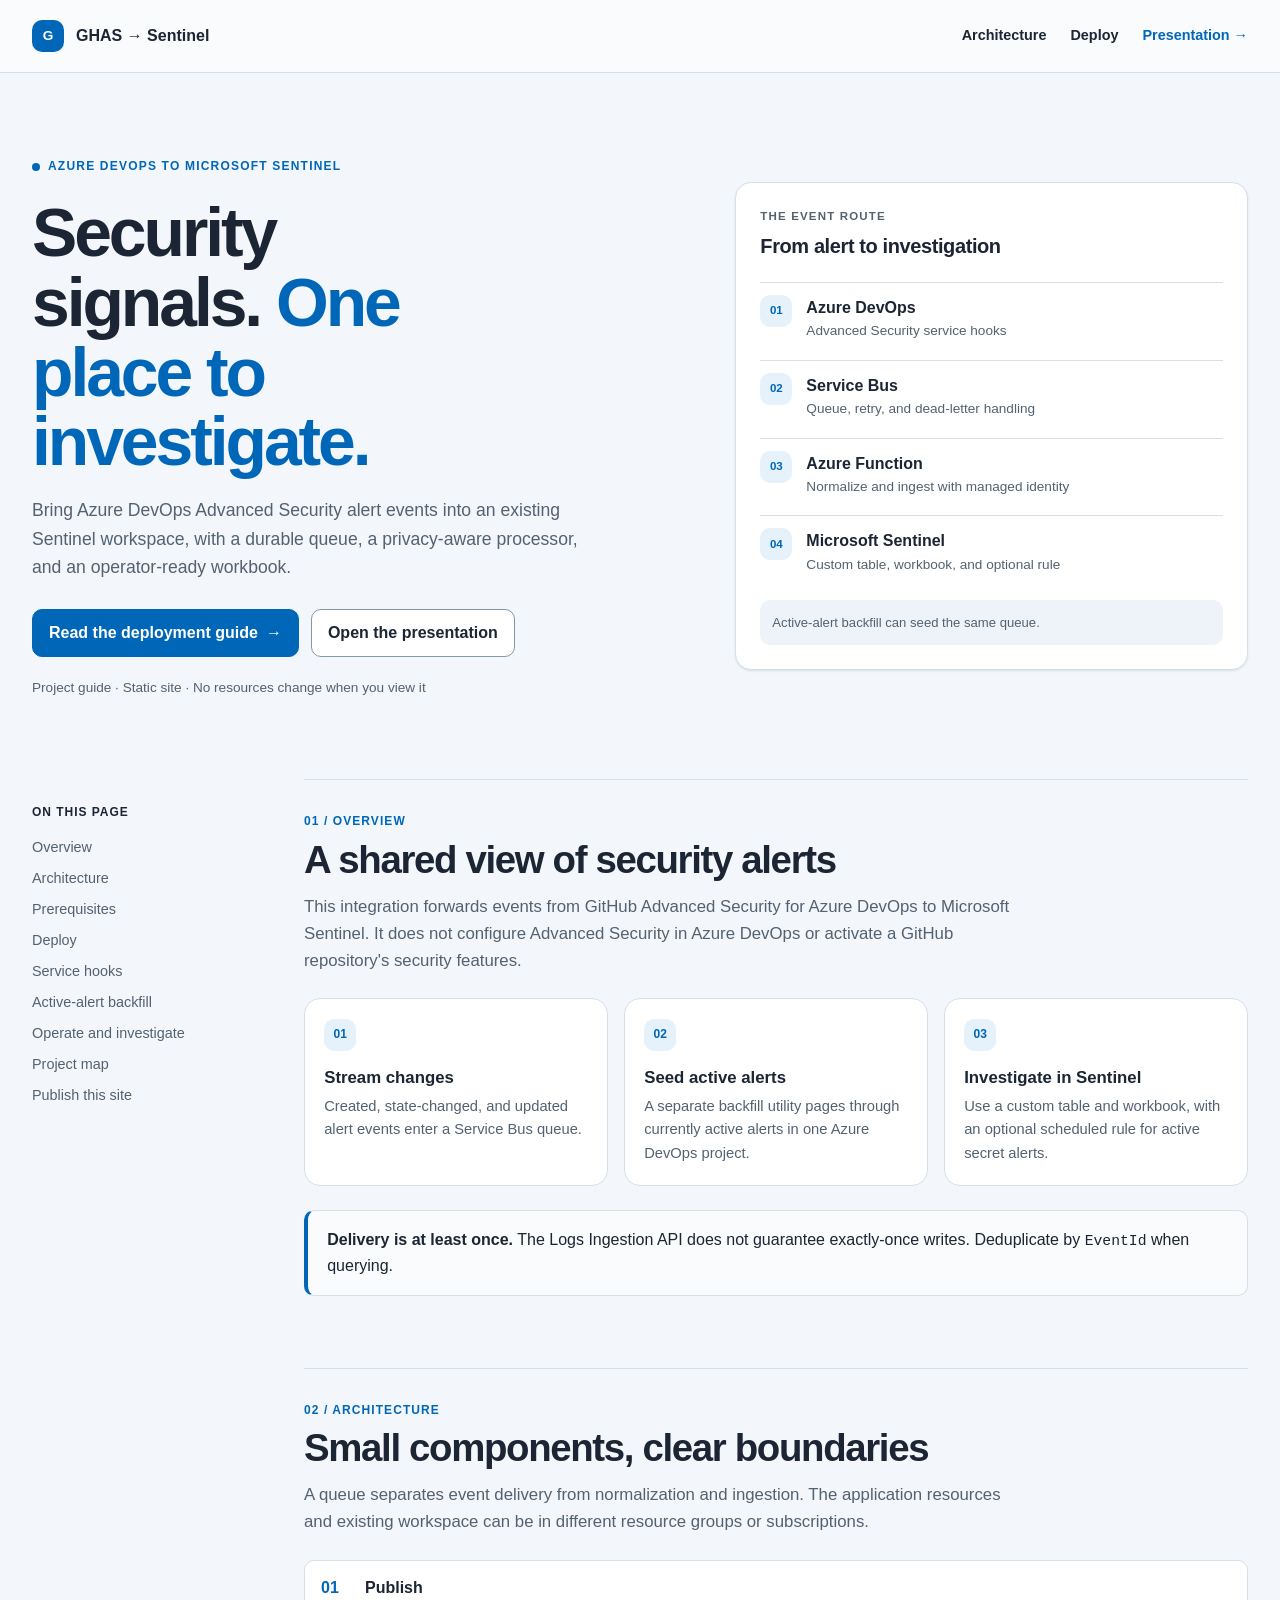
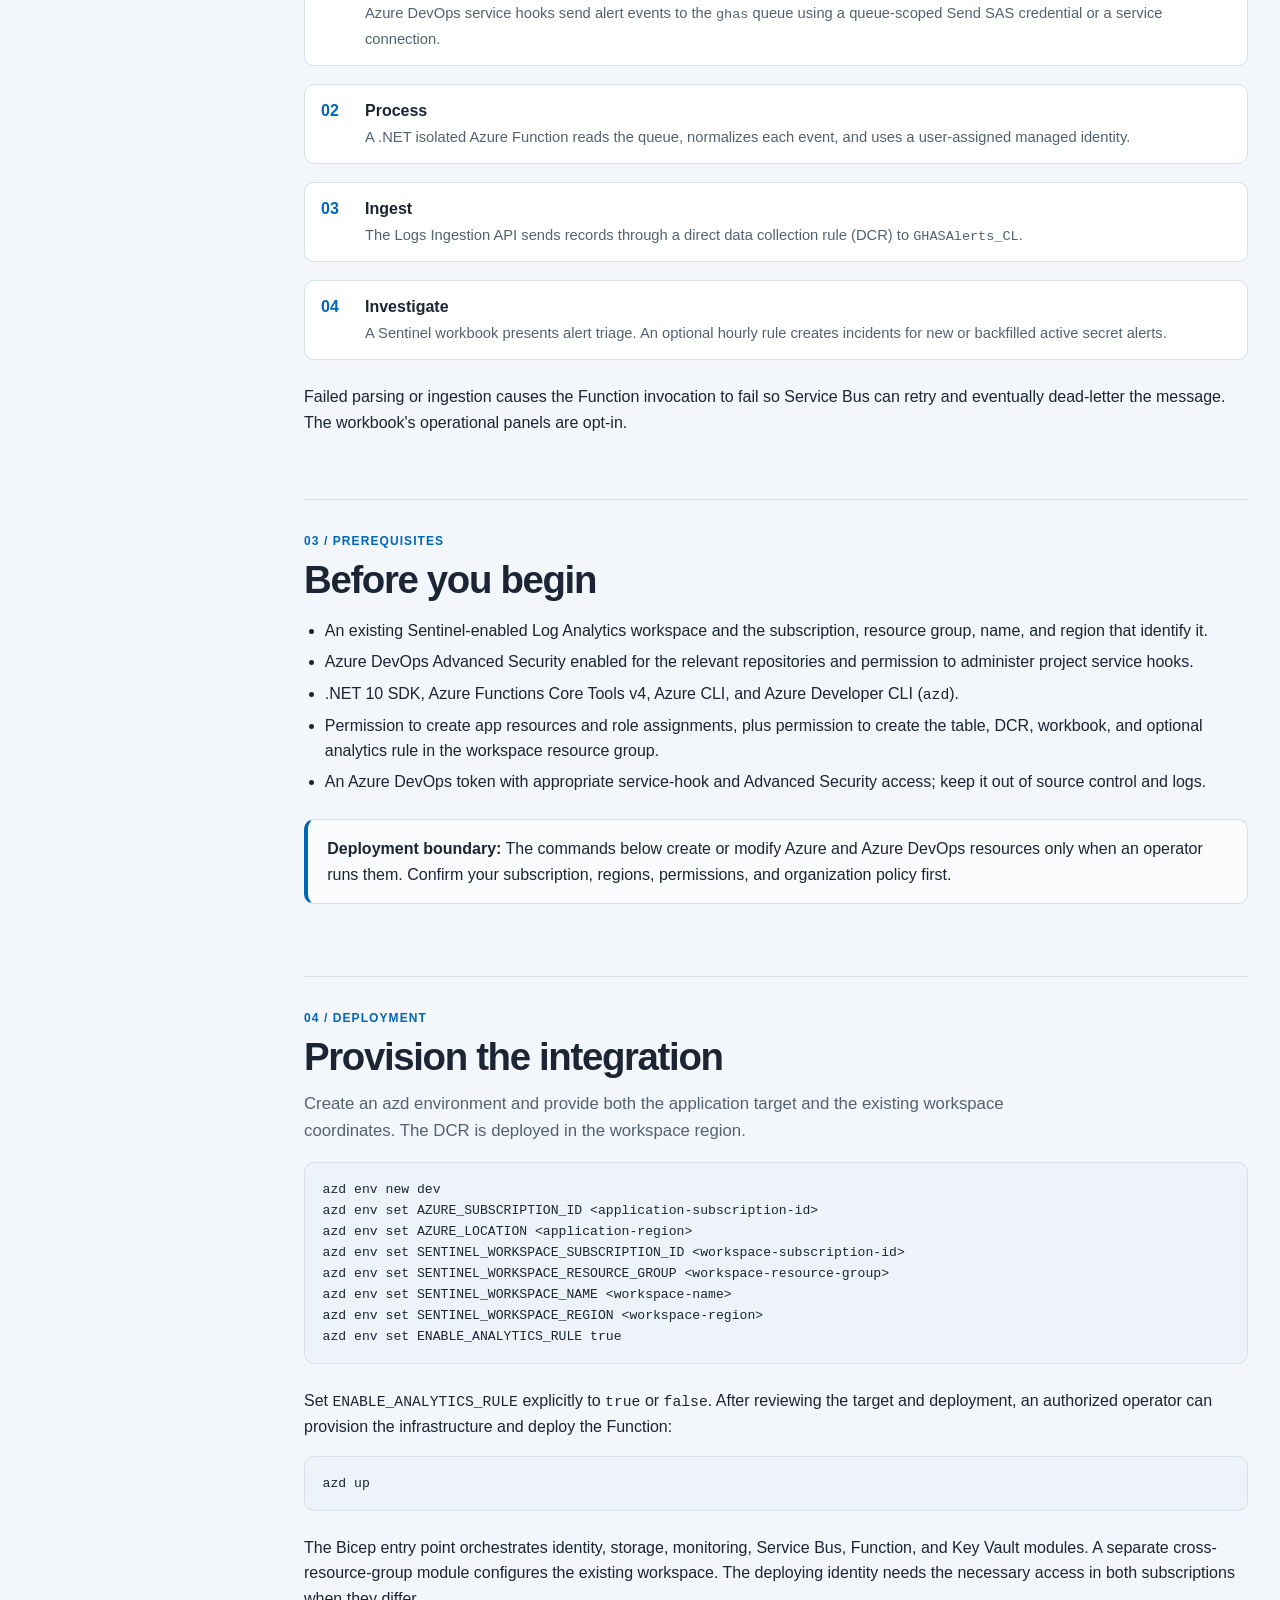
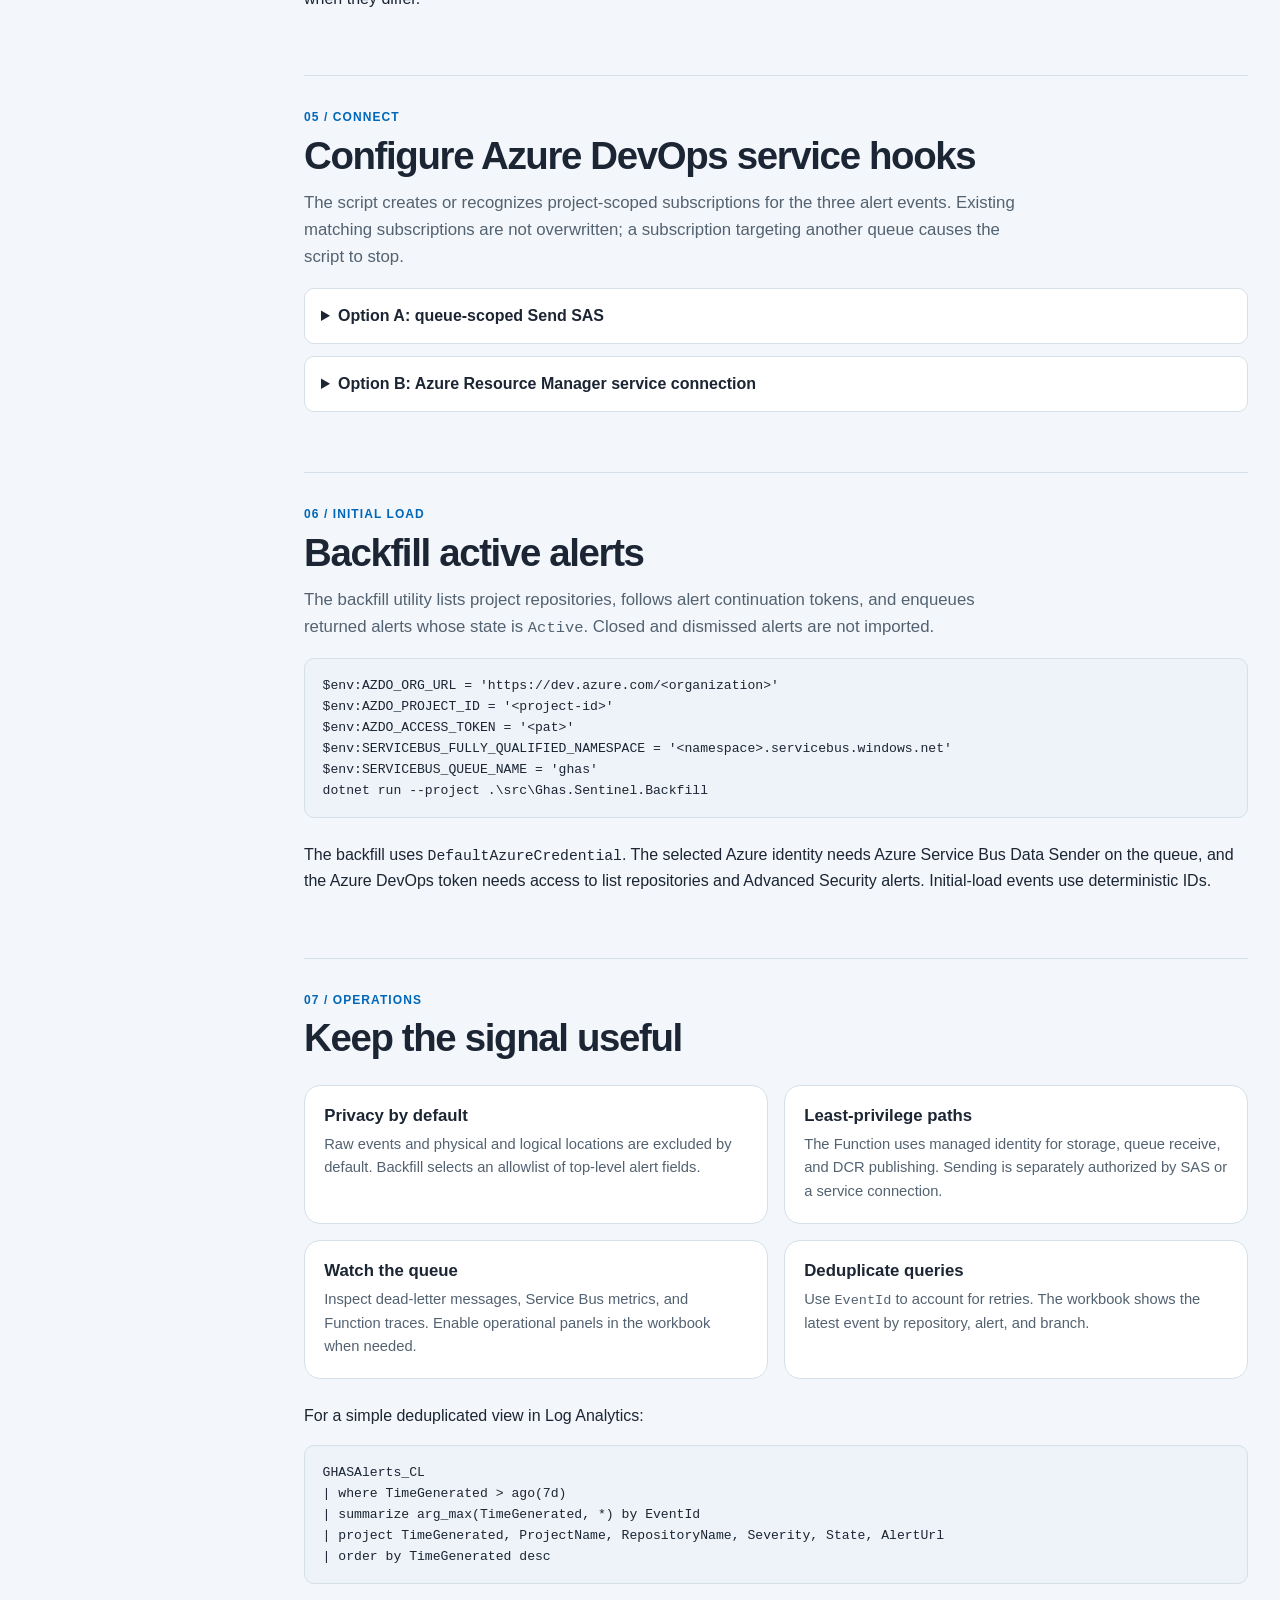
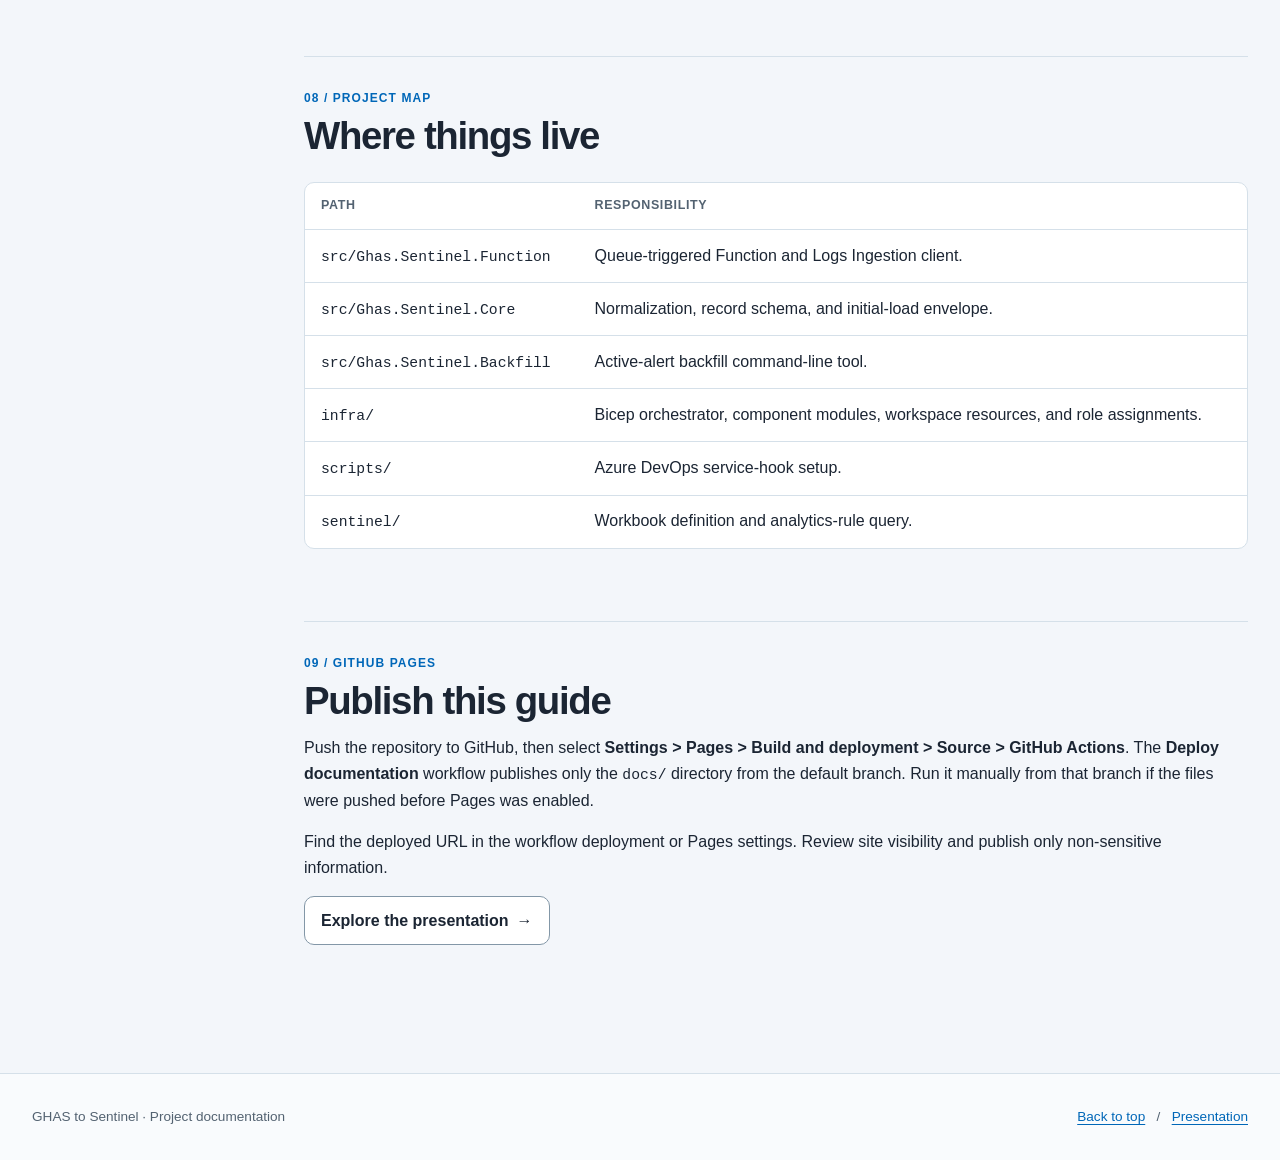
==== docs/index.html @ f4a39626 "Initial commit" ====
<!doctype html>
<html lang="en">
<head>
  <meta charset="utf-8">
  <meta name="viewport" content="width=device-width, initial-scale=1">
  <meta name="description" content="A practical guide to forwarding Azure DevOps Advanced Security alerts to Microsoft Sentinel.">
  <title>GHAS to Sentinel | Project guide</title>
  <script>
    (() => {
      const param = new URLSearchParams(window.location.search).get("scoutTheme");
      const theme =
        param || (window.matchMedia("(prefers-color-scheme: dark)").matches ? "dark" : "light");
      document.documentElement.setAttribute("data-theme", theme);
    })();
  </script>
  <style>
    :root {
      color-scheme: light;
      --cp-bg: #f7f4ef;
      --cp-bg-elevated: #fcfbf8;
      --cp-surface: #ffffff;
      --cp-surface-soft: #f5f5f5;
      --cp-border: #dedede;
      --cp-border-strong: #919191;
      --cp-text: #242424;
      --cp-text-muted: #5c5c5c;
      --cp-text-soft: #6f6f6f;
      --cp-accent: #b11f4b;
      --cp-accent-hover: #9a1a41;
      --cp-accent-soft: rgba(177, 31, 75, 0.08);
      --cp-accent-fg: #ffffff;
      --cp-success: #16a34a;
      --cp-danger: #dc2626;
      --cp-warning: #f59e0b;
      --cp-link: #0078d4;
      --cp-shadow: 0 18px 48px rgba(0, 0, 0, 0.12);
      --cp-overlay: rgba(255, 255, 255, 0.8);
      --cp-panel: rgba(255, 255, 255, 0.86);
      --cp-panel-strong: rgba(255, 255, 255, 0.96);
      --cp-sheen: rgba(255, 255, 255, 0.55);
      --cp-highlight: rgba(177, 31, 75, 0.12);
    }
    html[data-theme="dark"] {
      color-scheme: dark;
      --cp-bg: #3d3b3a;
      --cp-bg-elevated: #343231;
      --cp-surface: #292929;
      --cp-surface-soft: #2e2e2e;
      --cp-border: #474747;
      --cp-border-strong: #5f5f5f;
      --cp-text: #dedede;
      --cp-text-muted: #919191;
      --cp-text-soft: #b0b0b0;
      --cp-accent: #fd8ea1;
      --cp-accent-hover: #fb7b91;
      --cp-accent-soft: rgba(253, 142, 161, 0.14);
      --cp-accent-fg: #1a1a1a;
      --cp-success: #4ade80;
      --cp-danger: #f87171;
      --cp-warning: #fbbf24;
      --cp-link: #4da6ff;
      --cp-shadow: 0 18px 48px rgba(0, 0, 0, 0.32);
      --cp-overlay: rgba(41, 41, 41, 0.88);
      --cp-panel: rgba(41, 41, 41, 0.72);
      --cp-panel-strong: rgba(41, 41, 41, 0.96);
      --cp-sheen: rgba(255, 255, 255, 0.04);
      --cp-highlight: rgba(253, 142, 161, 0.12);
    }
    /* Azure DevOps-inspired colors, with accessible light and dark variants. */
    :root {
      --cp-bg: #f3f6fa;
      --cp-bg-elevated: #f9fbfd;
      --cp-surface: #ffffff;
      --cp-surface-soft: #edf3f8;
      --cp-border: #d5e0e9;
      --cp-border-strong: #8397a7;
      --cp-text: #1b2533;
      --cp-text-muted: #526170;
      --cp-text-soft: #536271;
      --cp-accent: #0067b8;
      --cp-accent-hover: #005a9e;
      --cp-accent-soft: rgba(0, 120, 212, 0.1);
      --cp-accent-fg: #ffffff;
      --cp-link: #0067b8;
      --cp-highlight: rgba(0, 120, 212, 0.12);
    }
    html[data-theme="dark"] {
      --cp-bg: #111a24;
      --cp-bg-elevated: #172534;
      --cp-surface: #1b2b3c;
      --cp-surface-soft: #142231;
      --cp-border: #3a526a;
      --cp-border-strong: #7690a8;
      --cp-text: #edf5fc;
      --cp-text-muted: #b6c8d8;
      --cp-text-soft: #bdcddd;
      --cp-accent: #66b9ff;
      --cp-accent-hover: #90cdff;
      --cp-accent-soft: rgba(0, 120, 212, 0.2);
      --cp-accent-fg: #10283d;
      --cp-link: #66b9ff;
      --cp-highlight: rgba(102, 185, 255, 0.18);
    }
    * { box-sizing: border-box; }
    html { scroll-behavior: smooth; scroll-padding-top: 2rem; }
    body {
      margin: 0;
      background: var(--cp-bg);
      color: var(--cp-text);
      font: 1rem/1.6 "Segoe UI", Aptos, Calibri, -apple-system, BlinkMacSystemFont, sans-serif;
    }
    a { color: var(--cp-accent); text-decoration-thickness: 1px; text-underline-offset: .2em; }
    a:hover { color: var(--cp-accent-hover); }
    a:focus-visible, summary:focus-visible, pre:focus-visible, .table-wrap:focus-visible {
      outline: 3px solid var(--cp-accent);
      outline-offset: 4px;
    }
    code, pre { font-family: Consolas, "Courier New", Courier, monospace; }
    code { font-size: .92em; overflow-wrap: anywhere; }
    pre code { font-size: inherit; overflow-wrap: normal; }
    .skip-link {
      position: absolute;
      top: .5rem;
      left: .5rem;
      z-index: 10;
      padding: .5rem .75rem;
      background: var(--cp-surface);
      transform: translateY(-200%);
    }
    .skip-link:focus { transform: translateY(0); }
    .wrap { width: min(100% - 3rem, 76rem); margin: 0 auto; }
    .site-header { border-bottom: 1px solid var(--cp-border); background: var(--cp-bg-elevated); }
    .header-inner { min-height: 4.5rem; display: flex; align-items: center; justify-content: space-between; gap: 1rem; }
    .brand { display: inline-flex; align-items: center; gap: .75rem; color: var(--cp-text); font-weight: 700; text-decoration: none; white-space: nowrap; }
    .brand:hover { color: var(--cp-text); }
    .brand-mark {
      display: grid;
      place-items: center;
      width: 2rem;
      height: 2rem;
      border-radius: .625rem;
      background: var(--cp-accent);
      color: var(--cp-accent-fg);
      font-size: .85rem;
    }
    .site-nav { display: flex; align-items: center; gap: 1.5rem; }
    .site-nav a { color: var(--cp-text); font-size: .9rem; font-weight: 600; text-decoration: none; }
    .site-nav a:hover { color: var(--cp-accent); }
    .site-nav .nav-cta { color: var(--cp-accent); }
    .hero { display: grid; grid-template-columns: minmax(0, 1.1fr) minmax(19rem, .9fr); gap: clamp(2.5rem, 6vw, 6rem); align-items: center; padding: 5rem 0; }
    .eyebrow { display: inline-flex; align-items: center; gap: .5rem; color: var(--cp-accent); font-size: .75rem; font-weight: 700; letter-spacing: .1em; text-transform: uppercase; }
    .eyebrow::before { content: ""; width: .5rem; height: .5rem; border-radius: 50%; background: var(--cp-accent); }
    h1, h2, h3, p { margin-top: 0; }
    h1 { margin: 1.2rem 0; max-width: 12ch; font-size: clamp(2.8rem, 5.3vw, 5rem); line-height: 1.03; letter-spacing: -.045em; }
    h1 em { color: var(--cp-accent); font-style: normal; }
    .hero-copy { max-width: 36rem; color: var(--cp-text-soft); font-size: 1.1rem; }
    .hero-actions { display: flex; flex-wrap: wrap; gap: .75rem; margin-top: 1.75rem; }
    .button { display: inline-flex; align-items: center; justify-content: center; gap: .5rem; min-height: 2.8rem; padding: .65rem 1rem; border: 1px solid var(--cp-accent); border-radius: .625rem; background: var(--cp-accent); color: var(--cp-accent-fg); font-weight: 700; text-decoration: none; }
    .button:hover { border-color: var(--cp-accent-hover); background: var(--cp-accent-hover); color: var(--cp-accent-fg); }
    .button.secondary { border-color: var(--cp-border-strong); background: var(--cp-surface); color: var(--cp-text); }
    .button.secondary:hover { border-color: var(--cp-accent); color: var(--cp-accent); }
    .hero-note { margin: 1.25rem 0 0; color: var(--cp-text-soft); font-size: .85rem; }
    .route-card { padding: 1.5rem; border: 1px solid var(--cp-border); border-radius: 1rem; background: var(--cp-surface); box-shadow: 0 1px 2px var(--cp-border); }
    .card-label { color: var(--cp-text-soft); font-size: .72rem; font-weight: 700; letter-spacing: .1em; text-transform: uppercase; }
    .route-card h2 { margin: .25rem 0 1.25rem; font-size: 1.25rem; letter-spacing: -.02em; }
    .route { margin: 0; padding: 0; list-style: none; }
    .route li { display: flex; gap: .875rem; align-items: flex-start; padding: .75rem 0; border-top: 1px solid var(--cp-border); }
    .route-number { flex: 0 0 2rem; display: grid; place-items: center; width: 2rem; height: 2rem; border-radius: .625rem; background: var(--cp-accent-soft); color: var(--cp-accent); font-size: .72rem; font-weight: 700; }
    .route strong, .route span:last-child { display: block; }
    .route span:last-child { color: var(--cp-text-soft); font-size: .85rem; }
    .route-foot { margin: .75rem 0 0; padding: .75rem; border-radius: .625rem; background: var(--cp-surface-soft); color: var(--cp-text-soft); font-size: .82rem; }
    .layout { display: grid; grid-template-columns: 13rem minmax(0, 1fr); gap: clamp(2rem, 5vw, 5rem); align-items: start; padding-bottom: 5rem; }
    .layout > div { min-width: 0; }
    .toc { position: sticky; top: 2rem; display: grid; gap: .5rem; padding-top: 1.5rem; }
    .toc strong { margin-bottom: .35rem; font-size: .75rem; letter-spacing: .08em; text-transform: uppercase; }
    .toc a { width: fit-content; color: var(--cp-text-soft); font-size: .9rem; text-decoration: none; }
    .toc a:hover { color: var(--cp-accent); }
    .content-section { padding: 2rem 0 3rem; border-top: 1px solid var(--cp-border); }
    .section-label { margin-bottom: .4rem; color: var(--cp-accent); font-size: .75rem; font-weight: 700; letter-spacing: .09em; text-transform: uppercase; }
    .content-section h2 { margin-bottom: .75rem; font-size: clamp(1.9rem, 3vw, 2.6rem); line-height: 1.15; letter-spacing: -.035em; }
    .content-section h3 { margin-bottom: .4rem; font-size: 1.05rem; line-height: 1.3; }
    .lead { max-width: 45rem; color: var(--cp-text-soft); font-size: 1.05rem; }
    .cards { display: grid; grid-template-columns: repeat(3, minmax(0, 1fr)); gap: 1rem; margin: 1.5rem 0; }
    .cards.two { grid-template-columns: repeat(2, minmax(0, 1fr)); }
    .card { padding: 1.2rem; border: 1px solid var(--cp-border); border-radius: 1rem; background: var(--cp-surface); }
    .card p { margin-bottom: 0; color: var(--cp-text-soft); font-size: .92rem; }
    .card-index { display: inline-grid; place-items: center; width: 2rem; height: 2rem; margin-bottom: 1rem; border-radius: .625rem; background: var(--cp-accent-soft); color: var(--cp-accent); font-size: .75rem; font-weight: 700; }
    .note { margin: 1.5rem 0; padding: 1rem 1.2rem; border: 1px solid var(--cp-border); border-left: .25rem solid var(--cp-accent); border-radius: .625rem; background: var(--cp-bg-elevated); }
    .note p:last-child { margin-bottom: 0; }
    .steps { display: grid; gap: .75rem; margin: 1.5rem 0; padding: 0; list-style: none; counter-reset: steps; }
    .steps li { position: relative; padding: .85rem 1rem .85rem 3.75rem; border: 1px solid var(--cp-border); border-radius: .625rem; background: var(--cp-surface); counter-increment: steps; }
    .steps li::before { content: counter(steps, decimal-leading-zero); position: absolute; left: 1rem; color: var(--cp-accent); font-weight: 700; }
    .steps strong { display: block; }
    .steps span { color: var(--cp-text-soft); font-size: .92rem; }
    ul { padding-left: 1.3rem; }
    li + li { margin-top: .35rem; }
    pre { max-width: 100%; margin: 1rem 0 1.5rem; padding: 1rem 1.1rem; overflow-x: auto; border: 1px solid var(--cp-border); border-radius: .625rem; background: var(--cp-surface-soft); color: var(--cp-text); font-size: .82rem; line-height: 1.6; }
    details { margin: .75rem 0; border: 1px solid var(--cp-border); border-radius: .625rem; background: var(--cp-surface); }
    summary { padding: .9rem 1rem; cursor: pointer; font-weight: 700; }
    details > div { padding: 0 1rem 1rem; }
    details pre { margin-bottom: .5rem; }
    .table-wrap { overflow-x: auto; margin: 1.5rem 0; border: 1px solid var(--cp-border); border-radius: .625rem; background: var(--cp-surface); }
    table { width: 100%; border-collapse: collapse; text-align: left; }
    th, td { padding: .8rem 1rem; border-bottom: 1px solid var(--cp-border); vertical-align: top; }
    th { color: var(--cp-text-soft); font-size: .78rem; text-transform: uppercase; letter-spacing: .05em; }
    tr:last-child td { border-bottom: 0; }
    .site-footer { padding: 2rem 0; border-top: 1px solid var(--cp-border); background: var(--cp-bg-elevated); }
    .footer-inner { display: flex; justify-content: space-between; gap: 1rem; color: var(--cp-text-soft); font-size: .85rem; }
    .footer-inner p { margin: 0; }
    @media (max-width: 900px) {
      .hero { grid-template-columns: 1fr; gap: 2rem; padding: 3.5rem 0; }
      .route-card { max-width: 36rem; }
      .layout { grid-template-columns: minmax(0, 1fr); gap: 1rem; }
      .toc { position: static; display: flex; flex-wrap: wrap; gap: .5rem 1rem; padding: 1rem 0; }
      .toc strong { flex-basis: 100%; }
    }
    @media (max-width: 600px) {
      .wrap { width: min(100% - 2rem, 76rem); }
      .site-nav .nav-section { display: none; }
      .hero { padding: 2.75rem 0; }
      .cards, .cards.two { grid-template-columns: 1fr; }
      .footer-inner { flex-direction: column; }
    }
    @media (prefers-reduced-motion: reduce) { html { scroll-behavior: auto; } }
  </style>
</head>
<body>
  <a class="skip-link" href="#content">Skip to documentation</a>
  <header class="site-header">
    <div class="wrap header-inner">
      <a class="brand" href="index.html"><span class="brand-mark" aria-hidden="true">G</span><span>GHAS <span aria-hidden="true">&rarr;</span> Sentinel</span></a>
      <nav class="site-nav" aria-label="Main navigation">
        <a class="nav-section" href="#architecture">Architecture</a>
        <a class="nav-section" href="#deploy">Deploy</a>
        <a class="nav-cta" href="presentation.html">Presentation <span aria-hidden="true">&rarr;</span></a>
      </nav>
    </div>
  </header>

  <main id="content" class="wrap">
    <section class="hero" aria-labelledby="hero-title">
      <div>
        <span class="eyebrow">Azure DevOps to Microsoft Sentinel</span>
        <h1 id="hero-title">Security signals. <em>One place to investigate.</em></h1>
        <p class="hero-copy">Bring Azure DevOps Advanced Security alert events into an existing Sentinel workspace, with a durable queue, a privacy-aware processor, and an operator-ready workbook.</p>
        <div class="hero-actions">
          <a class="button" href="#deploy">Read the deployment guide <span aria-hidden="true">&rarr;</span></a>
          <a class="button secondary" href="presentation.html">Open the presentation</a>
        </div>
        <p class="hero-note">Project guide &middot; Static site &middot; No resources change when you view it</p>
      </div>
      <aside class="route-card" aria-label="Simplified event route">
        <div class="card-label">The event route</div>
        <h2>From alert to investigation</h2>
        <ol class="route">
          <li><span class="route-number">01</span><div><strong>Azure DevOps</strong><span>Advanced Security service hooks</span></div></li>
          <li><span class="route-number">02</span><div><strong>Service Bus</strong><span>Queue, retry, and dead-letter handling</span></div></li>
          <li><span class="route-number">03</span><div><strong>Azure Function</strong><span>Normalize and ingest with managed identity</span></div></li>
          <li><span class="route-number">04</span><div><strong>Microsoft Sentinel</strong><span>Custom table, workbook, and optional rule</span></div></li>
        </ol>
        <p class="route-foot">Active-alert backfill can seed the same queue.</p>
      </aside>
    </section>

    <div class="layout">
      <nav class="toc" aria-label="On this page">
        <strong>On this page</strong>
        <a href="#overview">Overview</a>
        <a href="#architecture">Architecture</a>
        <a href="#prerequisites">Prerequisites</a>
        <a href="#deploy">Deploy</a>
        <a href="#service-hooks">Service hooks</a>
        <a href="#backfill">Active-alert backfill</a>
        <a href="#operations">Operate and investigate</a>
        <a href="#project-map">Project map</a>
        <a href="#publish">Publish this site</a>
      </nav>
      <div>
        <section class="content-section" id="overview">
          <p class="section-label">01 / Overview</p>
          <h2>A shared view of security alerts</h2>
          <p class="lead">This integration forwards events from GitHub Advanced Security for Azure DevOps to Microsoft Sentinel. It does not configure Advanced Security in Azure DevOps or activate a GitHub repository's security features.</p>
          <div class="cards">
            <article class="card"><span class="card-index">01</span><h3>Stream changes</h3><p>Created, state-changed, and updated alert events enter a Service Bus queue.</p></article>
            <article class="card"><span class="card-index">02</span><h3>Seed active alerts</h3><p>A separate backfill utility pages through currently active alerts in one Azure DevOps project.</p></article>
            <article class="card"><span class="card-index">03</span><h3>Investigate in Sentinel</h3><p>Use a custom table and workbook, with an optional scheduled rule for active secret alerts.</p></article>
          </div>
          <div class="note"><strong>Delivery is at least once.</strong> The Logs Ingestion API does not guarantee exactly-once writes. Deduplicate by <code>EventId</code> when querying.</div>
        </section>

        <section class="content-section" id="architecture">
          <p class="section-label">02 / Architecture</p>
          <h2>Small components, clear boundaries</h2>
          <p class="lead">A queue separates event delivery from normalization and ingestion. The application resources and existing workspace can be in different resource groups or subscriptions.</p>
          <ol class="steps">
            <li><strong>Publish</strong><span>Azure DevOps service hooks send alert events to the <code>ghas</code> queue using a queue-scoped Send SAS credential or a service connection.</span></li>
            <li><strong>Process</strong><span>A .NET isolated Azure Function reads the queue, normalizes each event, and uses a user-assigned managed identity.</span></li>
            <li><strong>Ingest</strong><span>The Logs Ingestion API sends records through a direct data collection rule (DCR) to <code>GHASAlerts_CL</code>.</span></li>
            <li><strong>Investigate</strong><span>A Sentinel workbook presents alert triage. An optional hourly rule creates incidents for new or backfilled active secret alerts.</span></li>
          </ol>
          <p>Failed parsing or ingestion causes the Function invocation to fail so Service Bus can retry and eventually dead-letter the message. The workbook's operational panels are opt-in.</p>
        </section>

        <section class="content-section" id="prerequisites">
          <p class="section-label">03 / Prerequisites</p>
          <h2>Before you begin</h2>
          <ul>
            <li>An existing Sentinel-enabled Log Analytics workspace and the subscription, resource group, name, and region that identify it.</li>
            <li>Azure DevOps Advanced Security enabled for the relevant repositories and permission to administer project service hooks.</li>
            <li>.NET 10 SDK, Azure Functions Core Tools v4, Azure CLI, and Azure Developer CLI (<code>azd</code>).</li>
            <li>Permission to create app resources and role assignments, plus permission to create the table, DCR, workbook, and optional analytics rule in the workspace resource group.</li>
            <li>An Azure DevOps token with appropriate service-hook and Advanced Security access; keep it out of source control and logs.</li>
          </ul>
          <div class="note"><strong>Deployment boundary:</strong> The commands below create or modify Azure and Azure DevOps resources only when an operator runs them. Confirm your subscription, regions, permissions, and organization policy first.</div>
        </section>

        <section class="content-section" id="deploy">
          <p class="section-label">04 / Deployment</p>
          <h2>Provision the integration</h2>
          <p class="lead">Create an azd environment and provide both the application target and the existing workspace coordinates. The DCR is deployed in the workspace region.</p>
          <pre tabindex="0" role="region" aria-label="Azure Developer CLI environment configuration"><code>azd env new dev
azd env set AZURE_SUBSCRIPTION_ID &lt;application-subscription-id&gt;
azd env set AZURE_LOCATION &lt;application-region&gt;
azd env set SENTINEL_WORKSPACE_SUBSCRIPTION_ID &lt;workspace-subscription-id&gt;
azd env set SENTINEL_WORKSPACE_RESOURCE_GROUP &lt;workspace-resource-group&gt;
azd env set SENTINEL_WORKSPACE_NAME &lt;workspace-name&gt;
azd env set SENTINEL_WORKSPACE_REGION &lt;workspace-region&gt;
azd env set ENABLE_ANALYTICS_RULE true</code></pre>
          <p>Set <code>ENABLE_ANALYTICS_RULE</code> explicitly to <code>true</code> or <code>false</code>. After reviewing the target and deployment, an authorized operator can provision the infrastructure and deploy the Function:</p>
          <pre><code>azd up</code></pre>
          <p>The Bicep entry point orchestrates identity, storage, monitoring, Service Bus, Function, and Key Vault modules. A separate cross-resource-group module configures the existing workspace. The deploying identity needs the necessary access in both subscriptions when they differ.</p>
        </section>

        <section class="content-section" id="service-hooks">
          <p class="section-label">05 / Connect</p>
          <h2>Configure Azure DevOps service hooks</h2>
          <p class="lead">The script creates or recognizes project-scoped subscriptions for the three alert events. Existing matching subscriptions are not overwritten; a subscription targeting another queue causes the script to stop.</p>
          <details>
            <summary>Option A: queue-scoped Send SAS</summary>
            <div>
              <p>Sign in with Azure CLI and set the token in the current PowerShell process. The optional <code>-KeyVaultName</code> stores the queue-scoped credential in Key Vault and requires permission to set secrets.</p>
              <pre tabindex="0" role="region" aria-label="SAS service-hook configuration"><code>$env:AZDO_ACCESS_TOKEN = '&lt;pat&gt;'
.\scripts\New-GhasServiceHooks.ps1 `
  -OrganizationUrl 'https://dev.azure.com/&lt;organization&gt;' `
  -ProjectId '&lt;project-id&gt;' `
  -NamespaceName '&lt;service-bus-namespace&gt;' `
  -QueueName 'ghas' `
  -ResourceGroup '&lt;application-resource-group&gt;' `
  -AuthenticationMode Sas</code></pre>
            </div>
          </details>
          <details>
            <summary>Option B: Azure Resource Manager service connection</summary>
            <div>
              <p>Grant the service connection's principal the Azure Service Bus Data Sender role on the namespace or queue. A service connection configured for workload identity federation can be used.</p>
              <pre tabindex="0" role="region" aria-label="Service connection hook configuration"><code>$env:AZDO_ACCESS_TOKEN = '&lt;pat&gt;'
.\scripts\New-GhasServiceHooks.ps1 `
  -OrganizationUrl 'https://dev.azure.com/&lt;organization&gt;' `
  -ProjectId '&lt;project-id&gt;' `
  -NamespaceName '&lt;service-bus-namespace&gt;' `
  -QueueName 'ghas' `
  -AuthenticationMode ServiceConnection `
  -ServiceConnectionId '&lt;service-connection-id&gt;'</code></pre>
            </div>
          </details>
        </section>

        <section class="content-section" id="backfill">
          <p class="section-label">06 / Initial load</p>
          <h2>Backfill active alerts</h2>
          <p class="lead">The backfill utility lists project repositories, follows alert continuation tokens, and enqueues returned alerts whose state is <code>Active</code>. Closed and dismissed alerts are not imported.</p>
          <pre tabindex="0" role="region" aria-label="Backfill configuration"><code>$env:AZDO_ORG_URL = 'https://dev.azure.com/&lt;organization&gt;'
$env:AZDO_PROJECT_ID = '&lt;project-id&gt;'
$env:AZDO_ACCESS_TOKEN = '&lt;pat&gt;'
$env:SERVICEBUS_FULLY_QUALIFIED_NAMESPACE = '&lt;namespace&gt;.servicebus.windows.net'
$env:SERVICEBUS_QUEUE_NAME = 'ghas'
dotnet run --project .\src\Ghas.Sentinel.Backfill</code></pre>
          <p>The backfill uses <code>DefaultAzureCredential</code>. The selected Azure identity needs Azure Service Bus Data Sender on the queue, and the Azure DevOps token needs access to list repositories and Advanced Security alerts. Initial-load events use deterministic IDs.</p>
        </section>

        <section class="content-section" id="operations">
          <p class="section-label">07 / Operations</p>
          <h2>Keep the signal useful</h2>
          <div class="cards two">
            <article class="card"><h3>Privacy by default</h3><p>Raw events and physical and logical locations are excluded by default. Backfill selects an allowlist of top-level alert fields.</p></article>
            <article class="card"><h3>Least-privilege paths</h3><p>The Function uses managed identity for storage, queue receive, and DCR publishing. Sending is separately authorized by SAS or a service connection.</p></article>
            <article class="card"><h3>Watch the queue</h3><p>Inspect dead-letter messages, Service Bus metrics, and Function traces. Enable operational panels in the workbook when needed.</p></article>
            <article class="card"><h3>Deduplicate queries</h3><p>Use <code>EventId</code> to account for retries. The workbook shows the latest event by repository, alert, and branch.</p></article>
          </div>
          <p>For a simple deduplicated view in Log Analytics:</p>
          <pre tabindex="0" role="region" aria-label="Deduplicated alert query"><code>GHASAlerts_CL
| where TimeGenerated &gt; ago(7d)
| summarize arg_max(TimeGenerated, *) by EventId
| project TimeGenerated, ProjectName, RepositoryName, Severity, State, AlertUrl
| order by TimeGenerated desc</code></pre>
        </section>

        <section class="content-section" id="project-map">
          <p class="section-label">08 / Project map</p>
          <h2>Where things live</h2>
          <div class="table-wrap" tabindex="0" role="region" aria-label="Project file map">
            <table>
              <thead><tr><th scope="col">Path</th><th scope="col">Responsibility</th></tr></thead>
              <tbody>
                <tr><td><code>src/Ghas.Sentinel.Function</code></td><td>Queue-triggered Function and Logs Ingestion client.</td></tr>
                <tr><td><code>src/Ghas.Sentinel.Core</code></td><td>Normalization, record schema, and initial-load envelope.</td></tr>
                <tr><td><code>src/Ghas.Sentinel.Backfill</code></td><td>Active-alert backfill command-line tool.</td></tr>
                <tr><td><code>infra/</code></td><td>Bicep orchestrator, component modules, workspace resources, and role assignments.</td></tr>
                <tr><td><code>scripts/</code></td><td>Azure DevOps service-hook setup.</td></tr>
                <tr><td><code>sentinel/</code></td><td>Workbook definition and analytics-rule query.</td></tr>
              </tbody>
            </table>
          </div>
        </section>

        <section class="content-section" id="publish">
          <p class="section-label">09 / GitHub Pages</p>
          <h2>Publish this guide</h2>
          <p>Push the repository to GitHub, then select <strong>Settings &gt; Pages &gt; Build and deployment &gt; Source &gt; GitHub Actions</strong>. The <strong>Deploy documentation</strong> workflow publishes only the <code>docs/</code> directory from the default branch. Run it manually from that branch if the files were pushed before Pages was enabled.</p>
          <p>Find the deployed URL in the workflow deployment or Pages settings. Review site visibility and publish only non-sensitive information.</p>
          <a class="button secondary" href="presentation.html">Explore the presentation <span aria-hidden="true">&rarr;</span></a>
        </section>
      </div>
    </div>
  </main>
  <footer class="site-footer">
    <div class="wrap footer-inner"><p>GHAS to Sentinel &middot; Project documentation</p><p><a href="#content">Back to top</a> &nbsp; / &nbsp; <a href="presentation.html">Presentation</a></p></div>
  </footer>
</body>
</html>
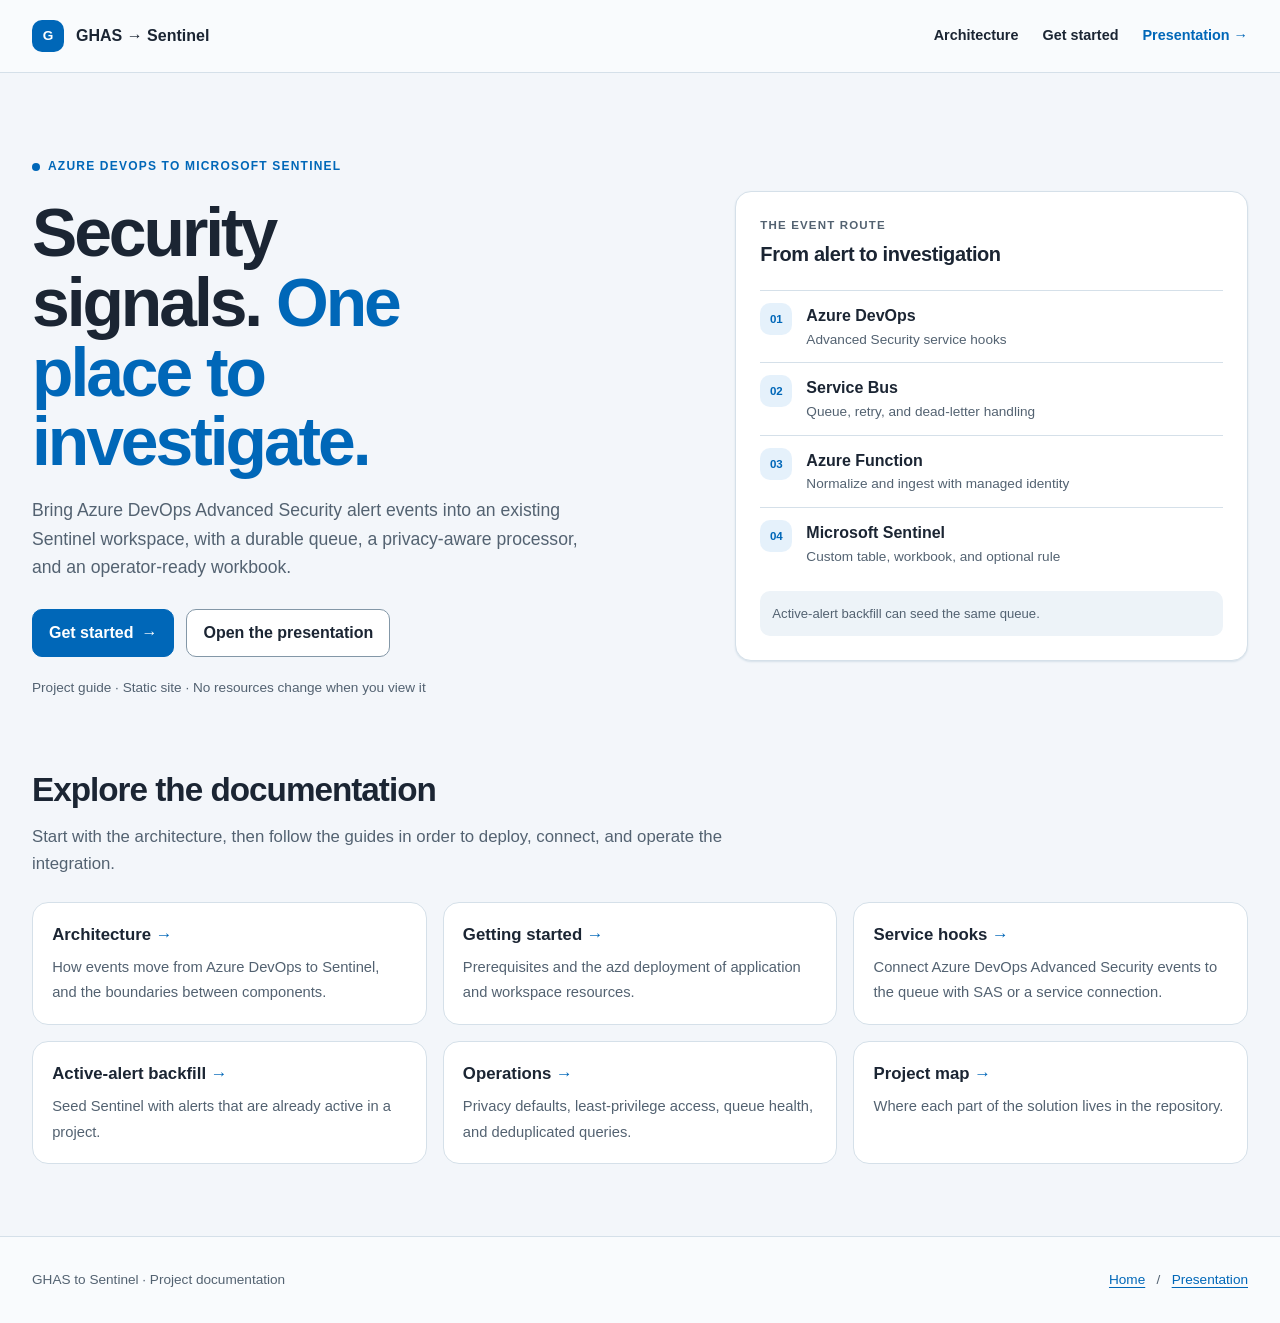
==== commit c9f90b8b: "docs: split guide into multi-page portal and add full-screen presenter mode - Shared assets/site.css" ====
--- a/docs/index.html
+++ b/docs/index.html
@@ -5,238 +5,21 @@
   <meta name="viewport" content="width=device-width, initial-scale=1">
   <meta name="description" content="A practical guide to forwarding Azure DevOps Advanced Security alerts to Microsoft Sentinel.">
   <title>GHAS to Sentinel | Project guide</title>
-  <script>
-    (() => {
-      const param = new URLSearchParams(window.location.search).get("scoutTheme");
-      const theme =
-        param || (window.matchMedia("(prefers-color-scheme: dark)").matches ? "dark" : "light");
-      document.documentElement.setAttribute("data-theme", theme);
-    })();
-  </script>
-  <style>
-    :root {
-      color-scheme: light;
-      --cp-bg: #f7f4ef;
-      --cp-bg-elevated: #fcfbf8;
-      --cp-surface: #ffffff;
-      --cp-surface-soft: #f5f5f5;
-      --cp-border: #dedede;
-      --cp-border-strong: #919191;
-      --cp-text: #242424;
-      --cp-text-muted: #5c5c5c;
-      --cp-text-soft: #6f6f6f;
-      --cp-accent: #b11f4b;
-      --cp-accent-hover: #9a1a41;
-      --cp-accent-soft: rgba(177, 31, 75, 0.08);
-      --cp-accent-fg: #ffffff;
-      --cp-success: #16a34a;
-      --cp-danger: #dc2626;
-      --cp-warning: #f59e0b;
-      --cp-link: #0078d4;
-      --cp-shadow: 0 18px 48px rgba(0, 0, 0, 0.12);
-      --cp-overlay: rgba(255, 255, 255, 0.8);
-      --cp-panel: rgba(255, 255, 255, 0.86);
-      --cp-panel-strong: rgba(255, 255, 255, 0.96);
-      --cp-sheen: rgba(255, 255, 255, 0.55);
-      --cp-highlight: rgba(177, 31, 75, 0.12);
-    }
-    html[data-theme="dark"] {
-      color-scheme: dark;
-      --cp-bg: #3d3b3a;
-      --cp-bg-elevated: #343231;
-      --cp-surface: #292929;
-      --cp-surface-soft: #2e2e2e;
-      --cp-border: #474747;
-      --cp-border-strong: #5f5f5f;
-      --cp-text: #dedede;
-      --cp-text-muted: #919191;
-      --cp-text-soft: #b0b0b0;
-      --cp-accent: #fd8ea1;
-      --cp-accent-hover: #fb7b91;
-      --cp-accent-soft: rgba(253, 142, 161, 0.14);
-      --cp-accent-fg: #1a1a1a;
-      --cp-success: #4ade80;
-      --cp-danger: #f87171;
-      --cp-warning: #fbbf24;
-      --cp-link: #4da6ff;
-      --cp-shadow: 0 18px 48px rgba(0, 0, 0, 0.32);
-      --cp-overlay: rgba(41, 41, 41, 0.88);
-      --cp-panel: rgba(41, 41, 41, 0.72);
-      --cp-panel-strong: rgba(41, 41, 41, 0.96);
-      --cp-sheen: rgba(255, 255, 255, 0.04);
-      --cp-highlight: rgba(253, 142, 161, 0.12);
-    }
-    /* Azure DevOps-inspired colors, with accessible light and dark variants. */
-    :root {
-      --cp-bg: #f3f6fa;
-      --cp-bg-elevated: #f9fbfd;
-      --cp-surface: #ffffff;
-      --cp-surface-soft: #edf3f8;
-      --cp-border: #d5e0e9;
-      --cp-border-strong: #8397a7;
-      --cp-text: #1b2533;
-      --cp-text-muted: #526170;
-      --cp-text-soft: #536271;
-      --cp-accent: #0067b8;
-      --cp-accent-hover: #005a9e;
-      --cp-accent-soft: rgba(0, 120, 212, 0.1);
-      --cp-accent-fg: #ffffff;
-      --cp-link: #0067b8;
-      --cp-highlight: rgba(0, 120, 212, 0.12);
-    }
-    html[data-theme="dark"] {
-      --cp-bg: #111a24;
-      --cp-bg-elevated: #172534;
-      --cp-surface: #1b2b3c;
-      --cp-surface-soft: #142231;
-      --cp-border: #3a526a;
-      --cp-border-strong: #7690a8;
-      --cp-text: #edf5fc;
-      --cp-text-muted: #b6c8d8;
-      --cp-text-soft: #bdcddd;
-      --cp-accent: #66b9ff;
-      --cp-accent-hover: #90cdff;
-      --cp-accent-soft: rgba(0, 120, 212, 0.2);
-      --cp-accent-fg: #10283d;
-      --cp-link: #66b9ff;
-      --cp-highlight: rgba(102, 185, 255, 0.18);
-    }
-    * { box-sizing: border-box; }
-    html { scroll-behavior: smooth; scroll-padding-top: 2rem; }
-    body {
-      margin: 0;
-      background: var(--cp-bg);
-      color: var(--cp-text);
-      font: 1rem/1.6 "Segoe UI", Aptos, Calibri, -apple-system, BlinkMacSystemFont, sans-serif;
-    }
-    a { color: var(--cp-accent); text-decoration-thickness: 1px; text-underline-offset: .2em; }
-    a:hover { color: var(--cp-accent-hover); }
-    a:focus-visible, summary:focus-visible, pre:focus-visible, .table-wrap:focus-visible {
-      outline: 3px solid var(--cp-accent);
-      outline-offset: 4px;
-    }
-    code, pre { font-family: Consolas, "Courier New", Courier, monospace; }
-    code { font-size: .92em; overflow-wrap: anywhere; }
-    pre code { font-size: inherit; overflow-wrap: normal; }
-    .skip-link {
-      position: absolute;
-      top: .5rem;
-      left: .5rem;
-      z-index: 10;
-      padding: .5rem .75rem;
-      background: var(--cp-surface);
-      transform: translateY(-200%);
-    }
-    .skip-link:focus { transform: translateY(0); }
-    .wrap { width: min(100% - 3rem, 76rem); margin: 0 auto; }
-    .site-header { border-bottom: 1px solid var(--cp-border); background: var(--cp-bg-elevated); }
-    .header-inner { min-height: 4.5rem; display: flex; align-items: center; justify-content: space-between; gap: 1rem; }
-    .brand { display: inline-flex; align-items: center; gap: .75rem; color: var(--cp-text); font-weight: 700; text-decoration: none; white-space: nowrap; }
-    .brand:hover { color: var(--cp-text); }
-    .brand-mark {
-      display: grid;
-      place-items: center;
-      width: 2rem;
-      height: 2rem;
-      border-radius: .625rem;
-      background: var(--cp-accent);
-      color: var(--cp-accent-fg);
-      font-size: .85rem;
-    }
-    .site-nav { display: flex; align-items: center; gap: 1.5rem; }
-    .site-nav a { color: var(--cp-text); font-size: .9rem; font-weight: 600; text-decoration: none; }
-    .site-nav a:hover { color: var(--cp-accent); }
-    .site-nav .nav-cta { color: var(--cp-accent); }
-    .hero { display: grid; grid-template-columns: minmax(0, 1.1fr) minmax(19rem, .9fr); gap: clamp(2.5rem, 6vw, 6rem); align-items: center; padding: 5rem 0; }
-    .eyebrow { display: inline-flex; align-items: center; gap: .5rem; color: var(--cp-accent); font-size: .75rem; font-weight: 700; letter-spacing: .1em; text-transform: uppercase; }
-    .eyebrow::before { content: ""; width: .5rem; height: .5rem; border-radius: 50%; background: var(--cp-accent); }
-    h1, h2, h3, p { margin-top: 0; }
-    h1 { margin: 1.2rem 0; max-width: 12ch; font-size: clamp(2.8rem, 5.3vw, 5rem); line-height: 1.03; letter-spacing: -.045em; }
-    h1 em { color: var(--cp-accent); font-style: normal; }
-    .hero-copy { max-width: 36rem; color: var(--cp-text-soft); font-size: 1.1rem; }
-    .hero-actions { display: flex; flex-wrap: wrap; gap: .75rem; margin-top: 1.75rem; }
-    .button { display: inline-flex; align-items: center; justify-content: center; gap: .5rem; min-height: 2.8rem; padding: .65rem 1rem; border: 1px solid var(--cp-accent); border-radius: .625rem; background: var(--cp-accent); color: var(--cp-accent-fg); font-weight: 700; text-decoration: none; }
-    .button:hover { border-color: var(--cp-accent-hover); background: var(--cp-accent-hover); color: var(--cp-accent-fg); }
-    .button.secondary { border-color: var(--cp-border-strong); background: var(--cp-surface); color: var(--cp-text); }
-    .button.secondary:hover { border-color: var(--cp-accent); color: var(--cp-accent); }
-    .hero-note { margin: 1.25rem 0 0; color: var(--cp-text-soft); font-size: .85rem; }
-    .route-card { padding: 1.5rem; border: 1px solid var(--cp-border); border-radius: 1rem; background: var(--cp-surface); box-shadow: 0 1px 2px var(--cp-border); }
-    .card-label { color: var(--cp-text-soft); font-size: .72rem; font-weight: 700; letter-spacing: .1em; text-transform: uppercase; }
-    .route-card h2 { margin: .25rem 0 1.25rem; font-size: 1.25rem; letter-spacing: -.02em; }
-    .route { margin: 0; padding: 0; list-style: none; }
-    .route li { display: flex; gap: .875rem; align-items: flex-start; padding: .75rem 0; border-top: 1px solid var(--cp-border); }
-    .route-number { flex: 0 0 2rem; display: grid; place-items: center; width: 2rem; height: 2rem; border-radius: .625rem; background: var(--cp-accent-soft); color: var(--cp-accent); font-size: .72rem; font-weight: 700; }
-    .route strong, .route span:last-child { display: block; }
-    .route span:last-child { color: var(--cp-text-soft); font-size: .85rem; }
-    .route-foot { margin: .75rem 0 0; padding: .75rem; border-radius: .625rem; background: var(--cp-surface-soft); color: var(--cp-text-soft); font-size: .82rem; }
-    .layout { display: grid; grid-template-columns: 13rem minmax(0, 1fr); gap: clamp(2rem, 5vw, 5rem); align-items: start; padding-bottom: 5rem; }
-    .layout > div { min-width: 0; }
-    .toc { position: sticky; top: 2rem; display: grid; gap: .5rem; padding-top: 1.5rem; }
-    .toc strong { margin-bottom: .35rem; font-size: .75rem; letter-spacing: .08em; text-transform: uppercase; }
-    .toc a { width: fit-content; color: var(--cp-text-soft); font-size: .9rem; text-decoration: none; }
-    .toc a:hover { color: var(--cp-accent); }
-    .content-section { padding: 2rem 0 3rem; border-top: 1px solid var(--cp-border); }
-    .section-label { margin-bottom: .4rem; color: var(--cp-accent); font-size: .75rem; font-weight: 700; letter-spacing: .09em; text-transform: uppercase; }
-    .content-section h2 { margin-bottom: .75rem; font-size: clamp(1.9rem, 3vw, 2.6rem); line-height: 1.15; letter-spacing: -.035em; }
-    .content-section h3 { margin-bottom: .4rem; font-size: 1.05rem; line-height: 1.3; }
-    .lead { max-width: 45rem; color: var(--cp-text-soft); font-size: 1.05rem; }
-    .cards { display: grid; grid-template-columns: repeat(3, minmax(0, 1fr)); gap: 1rem; margin: 1.5rem 0; }
-    .cards.two { grid-template-columns: repeat(2, minmax(0, 1fr)); }
-    .card { padding: 1.2rem; border: 1px solid var(--cp-border); border-radius: 1rem; background: var(--cp-surface); }
-    .card p { margin-bottom: 0; color: var(--cp-text-soft); font-size: .92rem; }
-    .card-index { display: inline-grid; place-items: center; width: 2rem; height: 2rem; margin-bottom: 1rem; border-radius: .625rem; background: var(--cp-accent-soft); color: var(--cp-accent); font-size: .75rem; font-weight: 700; }
-    .note { margin: 1.5rem 0; padding: 1rem 1.2rem; border: 1px solid var(--cp-border); border-left: .25rem solid var(--cp-accent); border-radius: .625rem; background: var(--cp-bg-elevated); }
-    .note p:last-child { margin-bottom: 0; }
-    .steps { display: grid; gap: .75rem; margin: 1.5rem 0; padding: 0; list-style: none; counter-reset: steps; }
-    .steps li { position: relative; padding: .85rem 1rem .85rem 3.75rem; border: 1px solid var(--cp-border); border-radius: .625rem; background: var(--cp-surface); counter-increment: steps; }
-    .steps li::before { content: counter(steps, decimal-leading-zero); position: absolute; left: 1rem; color: var(--cp-accent); font-weight: 700; }
-    .steps strong { display: block; }
-    .steps span { color: var(--cp-text-soft); font-size: .92rem; }
-    ul { padding-left: 1.3rem; }
-    li + li { margin-top: .35rem; }
-    pre { max-width: 100%; margin: 1rem 0 1.5rem; padding: 1rem 1.1rem; overflow-x: auto; border: 1px solid var(--cp-border); border-radius: .625rem; background: var(--cp-surface-soft); color: var(--cp-text); font-size: .82rem; line-height: 1.6; }
-    details { margin: .75rem 0; border: 1px solid var(--cp-border); border-radius: .625rem; background: var(--cp-surface); }
-    summary { padding: .9rem 1rem; cursor: pointer; font-weight: 700; }
-    details > div { padding: 0 1rem 1rem; }
-    details pre { margin-bottom: .5rem; }
-    .table-wrap { overflow-x: auto; margin: 1.5rem 0; border: 1px solid var(--cp-border); border-radius: .625rem; background: var(--cp-surface); }
-    table { width: 100%; border-collapse: collapse; text-align: left; }
-    th, td { padding: .8rem 1rem; border-bottom: 1px solid var(--cp-border); vertical-align: top; }
-    th { color: var(--cp-text-soft); font-size: .78rem; text-transform: uppercase; letter-spacing: .05em; }
-    tr:last-child td { border-bottom: 0; }
-    .site-footer { padding: 2rem 0; border-top: 1px solid var(--cp-border); background: var(--cp-bg-elevated); }
-    .footer-inner { display: flex; justify-content: space-between; gap: 1rem; color: var(--cp-text-soft); font-size: .85rem; }
-    .footer-inner p { margin: 0; }
-    @media (max-width: 900px) {
-      .hero { grid-template-columns: 1fr; gap: 2rem; padding: 3.5rem 0; }
-      .route-card { max-width: 36rem; }
-      .layout { grid-template-columns: minmax(0, 1fr); gap: 1rem; }
-      .toc { position: static; display: flex; flex-wrap: wrap; gap: .5rem 1rem; padding: 1rem 0; }
-      .toc strong { flex-basis: 100%; }
-    }
-    @media (max-width: 600px) {
-      .wrap { width: min(100% - 2rem, 76rem); }
-      .site-nav .nav-section { display: none; }
-      .hero { padding: 2.75rem 0; }
-      .cards, .cards.two { grid-template-columns: 1fr; }
-      .footer-inner { flex-direction: column; }
-    }
-    @media (prefers-reduced-motion: reduce) { html { scroll-behavior: auto; } }
-  </style>
+  <script src="assets/theme.js"></script>
+  <link rel="stylesheet" href="assets/site.css">
 </head>
 <body>
-  <a class="skip-link" href="#content">Skip to documentation</a>
+  <a class="skip-link" href="#content">Skip to content</a>
   <header class="site-header">
     <div class="wrap header-inner">
       <a class="brand" href="index.html"><span class="brand-mark" aria-hidden="true">G</span><span>GHAS <span aria-hidden="true">&rarr;</span> Sentinel</span></a>
       <nav class="site-nav" aria-label="Main navigation">
-        <a class="nav-section" href="#architecture">Architecture</a>
-        <a class="nav-section" href="#deploy">Deploy</a>
+        <a class="nav-section" href="architecture.html">Architecture</a>
+        <a class="nav-section" href="getting-started.html">Get started</a>
         <a class="nav-cta" href="presentation.html">Presentation <span aria-hidden="true">&rarr;</span></a>
       </nav>
     </div>
   </header>
-
   <main id="content" class="wrap">
     <section class="hero" aria-labelledby="hero-title">
       <div>
@@ -244,7 +27,7 @@
         <h1 id="hero-title">Security signals. <em>One place to investigate.</em></h1>
         <p class="hero-copy">Bring Azure DevOps Advanced Security alert events into an existing Sentinel workspace, with a durable queue, a privacy-aware processor, and an operator-ready workbook.</p>
         <div class="hero-actions">
-          <a class="button" href="#deploy">Read the deployment guide <span aria-hidden="true">&rarr;</span></a>
+          <a class="button" href="getting-started.html">Get started <span aria-hidden="true">&rarr;</span></a>
           <a class="button secondary" href="presentation.html">Open the presentation</a>
         </div>
         <p class="hero-note">Project guide &middot; Static site &middot; No resources change when you view it</p>
@@ -261,170 +44,21 @@
         <p class="route-foot">Active-alert backfill can seed the same queue.</p>
       </aside>
     </section>
-
-    <div class="layout">
-      <nav class="toc" aria-label="On this page">
-        <strong>On this page</strong>
-        <a href="#overview">Overview</a>
-        <a href="#architecture">Architecture</a>
-        <a href="#prerequisites">Prerequisites</a>
-        <a href="#deploy">Deploy</a>
-        <a href="#service-hooks">Service hooks</a>
-        <a href="#backfill">Active-alert backfill</a>
-        <a href="#operations">Operate and investigate</a>
-        <a href="#project-map">Project map</a>
-        <a href="#publish">Publish this site</a>
-      </nav>
-      <div>
-        <section class="content-section" id="overview">
-          <p class="section-label">01 / Overview</p>
-          <h2>A shared view of security alerts</h2>
-          <p class="lead">This integration forwards events from GitHub Advanced Security for Azure DevOps to Microsoft Sentinel. It does not configure Advanced Security in Azure DevOps or activate a GitHub repository's security features.</p>
-          <div class="cards">
-            <article class="card"><span class="card-index">01</span><h3>Stream changes</h3><p>Created, state-changed, and updated alert events enter a Service Bus queue.</p></article>
-            <article class="card"><span class="card-index">02</span><h3>Seed active alerts</h3><p>A separate backfill utility pages through currently active alerts in one Azure DevOps project.</p></article>
-            <article class="card"><span class="card-index">03</span><h3>Investigate in Sentinel</h3><p>Use a custom table and workbook, with an optional scheduled rule for active secret alerts.</p></article>
-          </div>
-          <div class="note"><strong>Delivery is at least once.</strong> The Logs Ingestion API does not guarantee exactly-once writes. Deduplicate by <code>EventId</code> when querying.</div>
-        </section>
-
-        <section class="content-section" id="architecture">
-          <p class="section-label">02 / Architecture</p>
-          <h2>Small components, clear boundaries</h2>
-          <p class="lead">A queue separates event delivery from normalization and ingestion. The application resources and existing workspace can be in different resource groups or subscriptions.</p>
-          <ol class="steps">
-            <li><strong>Publish</strong><span>Azure DevOps service hooks send alert events to the <code>ghas</code> queue using a queue-scoped Send SAS credential or a service connection.</span></li>
-            <li><strong>Process</strong><span>A .NET isolated Azure Function reads the queue, normalizes each event, and uses a user-assigned managed identity.</span></li>
-            <li><strong>Ingest</strong><span>The Logs Ingestion API sends records through a direct data collection rule (DCR) to <code>GHASAlerts_CL</code>.</span></li>
-            <li><strong>Investigate</strong><span>A Sentinel workbook presents alert triage. An optional hourly rule creates incidents for new or backfilled active secret alerts.</span></li>
-          </ol>
-          <p>Failed parsing or ingestion causes the Function invocation to fail so Service Bus can retry and eventually dead-letter the message. The workbook's operational panels are opt-in.</p>
-        </section>
-
-        <section class="content-section" id="prerequisites">
-          <p class="section-label">03 / Prerequisites</p>
-          <h2>Before you begin</h2>
-          <ul>
-            <li>An existing Sentinel-enabled Log Analytics workspace and the subscription, resource group, name, and region that identify it.</li>
-            <li>Azure DevOps Advanced Security enabled for the relevant repositories and permission to administer project service hooks.</li>
-            <li>.NET 10 SDK, Azure Functions Core Tools v4, Azure CLI, and Azure Developer CLI (<code>azd</code>).</li>
-            <li>Permission to create app resources and role assignments, plus permission to create the table, DCR, workbook, and optional analytics rule in the workspace resource group.</li>
-            <li>An Azure DevOps token with appropriate service-hook and Advanced Security access; keep it out of source control and logs.</li>
-          </ul>
-          <div class="note"><strong>Deployment boundary:</strong> The commands below create or modify Azure and Azure DevOps resources only when an operator runs them. Confirm your subscription, regions, permissions, and organization policy first.</div>
-        </section>
-
-        <section class="content-section" id="deploy">
-          <p class="section-label">04 / Deployment</p>
-          <h2>Provision the integration</h2>
-          <p class="lead">Create an azd environment and provide both the application target and the existing workspace coordinates. The DCR is deployed in the workspace region.</p>
-          <pre tabindex="0" role="region" aria-label="Azure Developer CLI environment configuration"><code>azd env new dev
-azd env set AZURE_SUBSCRIPTION_ID &lt;application-subscription-id&gt;
-azd env set AZURE_LOCATION &lt;application-region&gt;
-azd env set SENTINEL_WORKSPACE_SUBSCRIPTION_ID &lt;workspace-subscription-id&gt;
-azd env set SENTINEL_WORKSPACE_RESOURCE_GROUP &lt;workspace-resource-group&gt;
-azd env set SENTINEL_WORKSPACE_NAME &lt;workspace-name&gt;
-azd env set SENTINEL_WORKSPACE_REGION &lt;workspace-region&gt;
-azd env set ENABLE_ANALYTICS_RULE true</code></pre>
-          <p>Set <code>ENABLE_ANALYTICS_RULE</code> explicitly to <code>true</code> or <code>false</code>. After reviewing the target and deployment, an authorized operator can provision the infrastructure and deploy the Function:</p>
-          <pre><code>azd up</code></pre>
-          <p>The Bicep entry point orchestrates identity, storage, monitoring, Service Bus, Function, and Key Vault modules. A separate cross-resource-group module configures the existing workspace. The deploying identity needs the necessary access in both subscriptions when they differ.</p>
-        </section>
-
-        <section class="content-section" id="service-hooks">
-          <p class="section-label">05 / Connect</p>
-          <h2>Configure Azure DevOps service hooks</h2>
-          <p class="lead">The script creates or recognizes project-scoped subscriptions for the three alert events. Existing matching subscriptions are not overwritten; a subscription targeting another queue causes the script to stop.</p>
-          <details>
-            <summary>Option A: queue-scoped Send SAS</summary>
-            <div>
-              <p>Sign in with Azure CLI and set the token in the current PowerShell process. The optional <code>-KeyVaultName</code> stores the queue-scoped credential in Key Vault and requires permission to set secrets.</p>
-              <pre tabindex="0" role="region" aria-label="SAS service-hook configuration"><code>$env:AZDO_ACCESS_TOKEN = '&lt;pat&gt;'
-.\scripts\New-GhasServiceHooks.ps1 `
-  -OrganizationUrl 'https://dev.azure.com/&lt;organization&gt;' `
-  -ProjectId '&lt;project-id&gt;' `
-  -NamespaceName '&lt;service-bus-namespace&gt;' `
-  -QueueName 'ghas' `
-  -ResourceGroup '&lt;application-resource-group&gt;' `
-  -AuthenticationMode Sas</code></pre>
-            </div>
-          </details>
-          <details>
-            <summary>Option B: Azure Resource Manager service connection</summary>
-            <div>
-              <p>Grant the service connection's principal the Azure Service Bus Data Sender role on the namespace or queue. A service connection configured for workload identity federation can be used.</p>
-              <pre tabindex="0" role="region" aria-label="Service connection hook configuration"><code>$env:AZDO_ACCESS_TOKEN = '&lt;pat&gt;'
-.\scripts\New-GhasServiceHooks.ps1 `
-  -OrganizationUrl 'https://dev.azure.com/&lt;organization&gt;' `
-  -ProjectId '&lt;project-id&gt;' `
-  -NamespaceName '&lt;service-bus-namespace&gt;' `
-  -QueueName 'ghas' `
-  -AuthenticationMode ServiceConnection `
-  -ServiceConnectionId '&lt;service-connection-id&gt;'</code></pre>
-            </div>
-          </details>
-        </section>
-
-        <section class="content-section" id="backfill">
-          <p class="section-label">06 / Initial load</p>
-          <h2>Backfill active alerts</h2>
-          <p class="lead">The backfill utility lists project repositories, follows alert continuation tokens, and enqueues returned alerts whose state is <code>Active</code>. Closed and dismissed alerts are not imported.</p>
-          <pre tabindex="0" role="region" aria-label="Backfill configuration"><code>$env:AZDO_ORG_URL = 'https://dev.azure.com/&lt;organization&gt;'
-$env:AZDO_PROJECT_ID = '&lt;project-id&gt;'
-$env:AZDO_ACCESS_TOKEN = '&lt;pat&gt;'
-$env:SERVICEBUS_FULLY_QUALIFIED_NAMESPACE = '&lt;namespace&gt;.servicebus.windows.net'
-$env:SERVICEBUS_QUEUE_NAME = 'ghas'
-dotnet run --project .\src\Ghas.Sentinel.Backfill</code></pre>
-          <p>The backfill uses <code>DefaultAzureCredential</code>. The selected Azure identity needs Azure Service Bus Data Sender on the queue, and the Azure DevOps token needs access to list repositories and Advanced Security alerts. Initial-load events use deterministic IDs.</p>
-        </section>
-
-        <section class="content-section" id="operations">
-          <p class="section-label">07 / Operations</p>
-          <h2>Keep the signal useful</h2>
-          <div class="cards two">
-            <article class="card"><h3>Privacy by default</h3><p>Raw events and physical and logical locations are excluded by default. Backfill selects an allowlist of top-level alert fields.</p></article>
-            <article class="card"><h3>Least-privilege paths</h3><p>The Function uses managed identity for storage, queue receive, and DCR publishing. Sending is separately authorized by SAS or a service connection.</p></article>
-            <article class="card"><h3>Watch the queue</h3><p>Inspect dead-letter messages, Service Bus metrics, and Function traces. Enable operational panels in the workbook when needed.</p></article>
-            <article class="card"><h3>Deduplicate queries</h3><p>Use <code>EventId</code> to account for retries. The workbook shows the latest event by repository, alert, and branch.</p></article>
-          </div>
-          <p>For a simple deduplicated view in Log Analytics:</p>
-          <pre tabindex="0" role="region" aria-label="Deduplicated alert query"><code>GHASAlerts_CL
-| where TimeGenerated &gt; ago(7d)
-| summarize arg_max(TimeGenerated, *) by EventId
-| project TimeGenerated, ProjectName, RepositoryName, Severity, State, AlertUrl
-| order by TimeGenerated desc</code></pre>
-        </section>
-
-        <section class="content-section" id="project-map">
-          <p class="section-label">08 / Project map</p>
-          <h2>Where things live</h2>
-          <div class="table-wrap" tabindex="0" role="region" aria-label="Project file map">
-            <table>
-              <thead><tr><th scope="col">Path</th><th scope="col">Responsibility</th></tr></thead>
-              <tbody>
-                <tr><td><code>src/Ghas.Sentinel.Function</code></td><td>Queue-triggered Function and Logs Ingestion client.</td></tr>
-                <tr><td><code>src/Ghas.Sentinel.Core</code></td><td>Normalization, record schema, and initial-load envelope.</td></tr>
-                <tr><td><code>src/Ghas.Sentinel.Backfill</code></td><td>Active-alert backfill command-line tool.</td></tr>
-                <tr><td><code>infra/</code></td><td>Bicep orchestrator, component modules, workspace resources, and role assignments.</td></tr>
-                <tr><td><code>scripts/</code></td><td>Azure DevOps service-hook setup.</td></tr>
-                <tr><td><code>sentinel/</code></td><td>Workbook definition and analytics-rule query.</td></tr>
-              </tbody>
-            </table>
-          </div>
-        </section>
-
-        <section class="content-section" id="publish">
-          <p class="section-label">09 / GitHub Pages</p>
-          <h2>Publish this guide</h2>
-          <p>Push the repository to GitHub, then select <strong>Settings &gt; Pages &gt; Build and deployment &gt; Source &gt; GitHub Actions</strong>. The <strong>Deploy documentation</strong> workflow publishes only the <code>docs/</code> directory from the default branch. Run it manually from that branch if the files were pushed before Pages was enabled.</p>
-          <p>Find the deployed URL in the workflow deployment or Pages settings. Review site visibility and publish only non-sensitive information.</p>
-          <a class="button secondary" href="presentation.html">Explore the presentation <span aria-hidden="true">&rarr;</span></a>
-        </section>
-      </div>
-    </div>
+    <section class="home-section" aria-labelledby="docs-title">
+      <h2 id="docs-title">Explore the documentation</h2>
+      <p class="lead">Start with the architecture, then follow the guides in order to deploy, connect, and operate the integration.</p>
+      <ul class="doc-links">
+          <li><a class="doc-link" href="architecture.html"><strong>Architecture</strong><span>How events move from Azure DevOps to Sentinel, and the boundaries between components.</span></a></li>
+          <li><a class="doc-link" href="getting-started.html"><strong>Getting started</strong><span>Prerequisites and the azd deployment of application and workspace resources.</span></a></li>
+          <li><a class="doc-link" href="service-hooks.html"><strong>Service hooks</strong><span>Connect Azure DevOps Advanced Security events to the queue with SAS or a service connection.</span></a></li>
+          <li><a class="doc-link" href="backfill.html"><strong>Active-alert backfill</strong><span>Seed Sentinel with alerts that are already active in a project.</span></a></li>
+          <li><a class="doc-link" href="operations.html"><strong>Operations</strong><span>Privacy defaults, least-privilege access, queue health, and deduplicated queries.</span></a></li>
+          <li><a class="doc-link" href="reference.html"><strong>Project map</strong><span>Where each part of the solution lives in the repository.</span></a></li>
+      </ul>
+    </section>
   </main>
   <footer class="site-footer">
-    <div class="wrap footer-inner"><p>GHAS to Sentinel &middot; Project documentation</p><p><a href="#content">Back to top</a> &nbsp; / &nbsp; <a href="presentation.html">Presentation</a></p></div>
+    <div class="wrap footer-inner"><p>GHAS to Sentinel &middot; Project documentation</p><p><a href="index.html">Home</a> &nbsp; / &nbsp; <a href="presentation.html">Presentation</a></p></div>
   </footer>
 </body>
 </html>
--- a/docs/assets/site.css
+++ b/docs/assets/site.css
@@ -0,0 +1,172 @@
+/* Azure DevOps-inspired colors, with accessible light and dark variants. */
+:root {
+  color-scheme: light;
+  --cp-bg: #f3f6fa;
+  --cp-bg-elevated: #f9fbfd;
+  --cp-surface: #ffffff;
+  --cp-surface-soft: #edf3f8;
+  --cp-border: #d5e0e9;
+  --cp-border-strong: #8397a7;
+  --cp-text: #1b2533;
+  --cp-text-muted: #526170;
+  --cp-text-soft: #536271;
+  --cp-accent: #0067b8;
+  --cp-accent-hover: #005a9e;
+  --cp-accent-soft: rgba(0, 120, 212, 0.1);
+  --cp-accent-fg: #ffffff;
+  --cp-link: #0067b8;
+  --cp-highlight: rgba(0, 120, 212, 0.12);
+}
+html[data-theme="dark"] {
+  color-scheme: dark;
+  --cp-bg: #111a24;
+  --cp-bg-elevated: #172534;
+  --cp-surface: #1b2b3c;
+  --cp-surface-soft: #142231;
+  --cp-border: #3a526a;
+  --cp-border-strong: #7690a8;
+  --cp-text: #edf5fc;
+  --cp-text-muted: #b6c8d8;
+  --cp-text-soft: #bdcddd;
+  --cp-accent: #66b9ff;
+  --cp-accent-hover: #90cdff;
+  --cp-accent-soft: rgba(0, 120, 212, 0.2);
+  --cp-accent-fg: #10283d;
+  --cp-link: #66b9ff;
+  --cp-highlight: rgba(102, 185, 255, 0.18);
+}
+* { box-sizing: border-box; }
+html { scroll-behavior: smooth; scroll-padding-top: 2rem; }
+body {
+  margin: 0;
+  background: var(--cp-bg);
+  color: var(--cp-text);
+  font: 1rem/1.6 "Segoe UI", Aptos, Calibri, -apple-system, BlinkMacSystemFont, sans-serif;
+}
+a { color: var(--cp-accent); text-decoration-thickness: 1px; text-underline-offset: .2em; }
+a:hover { color: var(--cp-accent-hover); }
+a:focus-visible, summary:focus-visible, pre:focus-visible, .table-wrap:focus-visible {
+  outline: 3px solid var(--cp-accent);
+  outline-offset: 4px;
+}
+code, pre { font-family: Consolas, "Courier New", Courier, monospace; }
+code { font-size: .92em; overflow-wrap: anywhere; }
+pre code { font-size: inherit; overflow-wrap: normal; }
+.skip-link { position: absolute; top: .5rem; left: .5rem; z-index: 10; padding: .5rem .75rem; background: var(--cp-surface); transform: translateY(-200%); }
+.skip-link:focus { transform: translateY(0); }
+.wrap { width: min(100% - 3rem, 76rem); margin: 0 auto; }
+
+.site-header { border-bottom: 1px solid var(--cp-border); background: var(--cp-bg-elevated); }
+.header-inner { min-height: 4.5rem; display: flex; align-items: center; justify-content: space-between; gap: 1rem; }
+.brand { display: inline-flex; align-items: center; gap: .75rem; color: var(--cp-text); font-weight: 700; text-decoration: none; white-space: nowrap; }
+.brand:hover { color: var(--cp-text); }
+.brand-mark { display: grid; place-items: center; width: 2rem; height: 2rem; border-radius: .625rem; background: var(--cp-accent); color: var(--cp-accent-fg); font-size: .85rem; }
+.site-nav { display: flex; align-items: center; gap: 1.5rem; }
+.site-nav a { color: var(--cp-text); font-size: .9rem; font-weight: 600; text-decoration: none; }
+.site-nav a:hover, .site-nav a[aria-current="page"] { color: var(--cp-accent); }
+.site-nav .nav-cta { color: var(--cp-accent); }
+
+.hero { display: grid; grid-template-columns: minmax(0, 1.1fr) minmax(19rem, .9fr); gap: clamp(2.5rem, 6vw, 6rem); align-items: center; padding: 5rem 0 4rem; }
+.eyebrow { display: inline-flex; align-items: center; gap: .5rem; color: var(--cp-accent); font-size: .75rem; font-weight: 700; letter-spacing: .1em; text-transform: uppercase; }
+.eyebrow::before { content: ""; width: .5rem; height: .5rem; border-radius: 50%; background: var(--cp-accent); }
+h1, h2, h3, p { margin-top: 0; }
+.hero h1 { margin: 1.2rem 0; max-width: 12ch; font-size: clamp(2.8rem, 5.3vw, 5rem); line-height: 1.03; letter-spacing: -.045em; }
+h1 em { color: var(--cp-accent); font-style: normal; }
+.hero-copy { max-width: 36rem; color: var(--cp-text-soft); font-size: 1.1rem; }
+.hero-actions { display: flex; flex-wrap: wrap; gap: .75rem; margin-top: 1.75rem; }
+.button { display: inline-flex; align-items: center; justify-content: center; gap: .5rem; min-height: 2.8rem; padding: .65rem 1rem; border: 1px solid var(--cp-accent); border-radius: .625rem; background: var(--cp-accent); color: var(--cp-accent-fg); font-weight: 700; text-decoration: none; }
+.button:hover { border-color: var(--cp-accent-hover); background: var(--cp-accent-hover); color: var(--cp-accent-fg); }
+.button.secondary { border-color: var(--cp-border-strong); background: var(--cp-surface); color: var(--cp-text); }
+.button.secondary:hover { border-color: var(--cp-accent); color: var(--cp-accent); }
+.hero-note { margin: 1.25rem 0 0; color: var(--cp-text-soft); font-size: .85rem; }
+.route-card { padding: 1.5rem; border: 1px solid var(--cp-border); border-radius: 1rem; background: var(--cp-surface); box-shadow: 0 1px 2px var(--cp-border); }
+.card-label { color: var(--cp-text-soft); font-size: .72rem; font-weight: 700; letter-spacing: .1em; text-transform: uppercase; }
+.route-card h2 { margin: .25rem 0 1.25rem; font-size: 1.25rem; letter-spacing: -.02em; }
+.route { margin: 0; padding: 0; list-style: none; }
+.route li { display: flex; gap: .875rem; align-items: flex-start; padding: .75rem 0; border-top: 1px solid var(--cp-border); }
+.route li + li { margin-top: 0; }
+.route-number { flex: 0 0 2rem; display: grid; place-items: center; width: 2rem; height: 2rem; border-radius: .625rem; background: var(--cp-accent-soft); color: var(--cp-accent); font-size: .72rem; font-weight: 700; }
+.route strong, .route span:last-child { display: block; }
+.route span:last-child { color: var(--cp-text-soft); font-size: .85rem; }
+.route-foot { margin: .75rem 0 0; padding: .75rem; border-radius: .625rem; background: var(--cp-surface-soft); color: var(--cp-text-soft); font-size: .82rem; }
+
+.home-section { padding: 0 0 4.5rem; }
+.home-section > h2 { margin-bottom: .5rem; font-size: clamp(1.7rem, 2.6vw, 2.2rem); letter-spacing: -.03em; }
+.doc-links { display: grid; grid-template-columns: repeat(3, minmax(0, 1fr)); gap: 1rem; margin: 1.5rem 0 0; padding: 0; list-style: none; }
+.doc-links li + li { margin-top: 0; }
+.doc-link { display: block; height: 100%; padding: 1.2rem; border: 1px solid var(--cp-border); border-radius: 1rem; background: var(--cp-surface); color: var(--cp-text); text-decoration: none; transition: border-color .15s, transform .15s; }
+.doc-link:hover { border-color: var(--cp-accent); color: var(--cp-text); transform: translateY(-2px); }
+.doc-link strong { display: block; margin-bottom: .3rem; font-size: 1.05rem; }
+.doc-link strong::after { content: " \2192"; color: var(--cp-accent); }
+.doc-link span { color: var(--cp-text-soft); font-size: .92rem; }
+
+.layout { display: grid; grid-template-columns: 14rem minmax(0, 1fr); gap: clamp(2rem, 5vw, 5rem); align-items: start; padding: 2.5rem 0 5rem; }
+.layout > div { min-width: 0; }
+.sidebar { position: sticky; top: 2rem; display: grid; gap: .25rem; }
+.sidebar strong { margin-bottom: .5rem; color: var(--cp-text-soft); font-size: .75rem; letter-spacing: .08em; text-transform: uppercase; }
+.sidebar a { display: flex; gap: .6rem; padding: .45rem .65rem; border-radius: .5rem; color: var(--cp-text-soft); font-size: .92rem; text-decoration: none; }
+.sidebar a span { color: var(--cp-text-soft); font-variant-numeric: tabular-nums; opacity: .75; }
+.sidebar a:hover { background: var(--cp-surface-soft); color: var(--cp-accent); }
+.sidebar a[aria-current="page"] { background: var(--cp-accent-soft); color: var(--cp-accent); font-weight: 700; }
+.sidebar a[aria-current="page"] span { color: var(--cp-accent); opacity: 1; }
+
+.page-title { margin-bottom: 1.75rem; font-size: clamp(2.1rem, 3.6vw, 3rem); line-height: 1.1; letter-spacing: -.035em; }
+.content-section { padding: 2rem 0 2.5rem; border-top: 1px solid var(--cp-border); }
+.content-section:first-of-type { border-top: 0; padding-top: 0; }
+.section-label { margin-bottom: .4rem; color: var(--cp-accent); font-size: .75rem; font-weight: 700; letter-spacing: .09em; text-transform: uppercase; }
+.content-section h2 { margin-bottom: .75rem; font-size: clamp(1.5rem, 2.4vw, 1.9rem); line-height: 1.2; letter-spacing: -.03em; }
+.content-section h3, .card h3 { margin-bottom: .4rem; font-size: 1.05rem; line-height: 1.3; }
+.lead { max-width: 45rem; color: var(--cp-text-soft); font-size: 1.05rem; }
+.cards { display: grid; grid-template-columns: repeat(3, minmax(0, 1fr)); gap: 1rem; margin: 1.5rem 0; }
+.cards.two { grid-template-columns: repeat(2, minmax(0, 1fr)); }
+.card { padding: 1.2rem; border: 1px solid var(--cp-border); border-radius: 1rem; background: var(--cp-surface); }
+.card p { margin-bottom: 0; color: var(--cp-text-soft); font-size: .92rem; }
+.card-index { display: inline-grid; place-items: center; width: 2rem; height: 2rem; margin-bottom: 1rem; border-radius: .625rem; background: var(--cp-accent-soft); color: var(--cp-accent); font-size: .75rem; font-weight: 700; }
+.note { margin: 1.5rem 0; padding: 1rem 1.2rem; border: 1px solid var(--cp-border); border-left: .25rem solid var(--cp-accent); border-radius: .625rem; background: var(--cp-bg-elevated); }
+.note p:last-child { margin-bottom: 0; }
+.steps { display: grid; gap: .75rem; margin: 1.5rem 0; padding: 0; list-style: none; counter-reset: steps; }
+.steps li { position: relative; margin: 0; padding: .85rem 1rem .85rem 3.75rem; border: 1px solid var(--cp-border); border-radius: .625rem; background: var(--cp-surface); counter-increment: steps; }
+.steps li::before { content: counter(steps, decimal-leading-zero); position: absolute; left: 1rem; color: var(--cp-accent); font-weight: 700; }
+.steps strong { display: block; }
+.steps span { color: var(--cp-text-soft); font-size: .92rem; }
+ul { padding-left: 1.3rem; }
+li + li { margin-top: .35rem; }
+pre { max-width: 100%; margin: 1rem 0 1.5rem; padding: 1rem 1.1rem; overflow-x: auto; border: 1px solid var(--cp-border); border-radius: .625rem; background: var(--cp-surface-soft); color: var(--cp-text); font-size: .82rem; line-height: 1.6; }
+details { margin: .75rem 0; border: 1px solid var(--cp-border); border-radius: .625rem; background: var(--cp-surface); }
+summary { padding: .9rem 1rem; cursor: pointer; font-weight: 700; }
+details > div { padding: 0 1rem 1rem; }
+details pre { margin-bottom: .5rem; }
+.table-wrap { overflow-x: auto; margin: 1.5rem 0; border: 1px solid var(--cp-border); border-radius: .625rem; background: var(--cp-surface); }
+table { width: 100%; border-collapse: collapse; text-align: left; }
+th, td { padding: .8rem 1rem; border-bottom: 1px solid var(--cp-border); vertical-align: top; }
+th { color: var(--cp-text-soft); font-size: .78rem; text-transform: uppercase; letter-spacing: .05em; }
+tr:last-child td { border-bottom: 0; }
+
+.pager { display: grid; grid-template-columns: repeat(2, minmax(0, 1fr)); gap: 1rem; margin-top: 2.5rem; padding-top: 2rem; border-top: 1px solid var(--cp-border); }
+.pager a { display: block; padding: 1rem 1.2rem; border: 1px solid var(--cp-border); border-radius: .75rem; background: var(--cp-surface); color: var(--cp-text); text-decoration: none; }
+.pager a:hover { border-color: var(--cp-accent); color: var(--cp-text); }
+.pager small { display: block; color: var(--cp-text-soft); font-size: .78rem; text-transform: uppercase; letter-spacing: .06em; }
+.pager strong { color: var(--cp-accent); }
+.pager .next { grid-column: 2; text-align: right; }
+
+.site-footer { padding: 2rem 0; border-top: 1px solid var(--cp-border); background: var(--cp-bg-elevated); }
+.footer-inner { display: flex; justify-content: space-between; gap: 1rem; color: var(--cp-text-soft); font-size: .85rem; }
+.footer-inner p { margin: 0; }
+
+@media (max-width: 900px) {
+  .hero { grid-template-columns: 1fr; gap: 2rem; padding: 3.5rem 0 3rem; }
+  .route-card { max-width: 36rem; }
+  .doc-links { grid-template-columns: repeat(2, minmax(0, 1fr)); }
+  .layout { grid-template-columns: minmax(0, 1fr); gap: 1.5rem; padding-top: 1.5rem; }
+  .sidebar { position: static; display: flex; flex-wrap: wrap; gap: .25rem .5rem; padding-bottom: 1rem; border-bottom: 1px solid var(--cp-border); }
+  .sidebar strong { flex-basis: 100%; }
+}
+@media (max-width: 600px) {
+  .wrap { width: min(100% - 2rem, 76rem); }
+  .site-nav .nav-section { display: none; }
+  .hero { padding: 2.75rem 0 2.5rem; }
+  .cards, .cards.two, .doc-links, .pager { grid-template-columns: 1fr; }
+  .pager .next { grid-column: auto; }
+  .footer-inner { flex-direction: column; }
+}
+@media (prefers-reduced-motion: reduce) { html { scroll-behavior: auto; } .doc-link { transition: none; } }
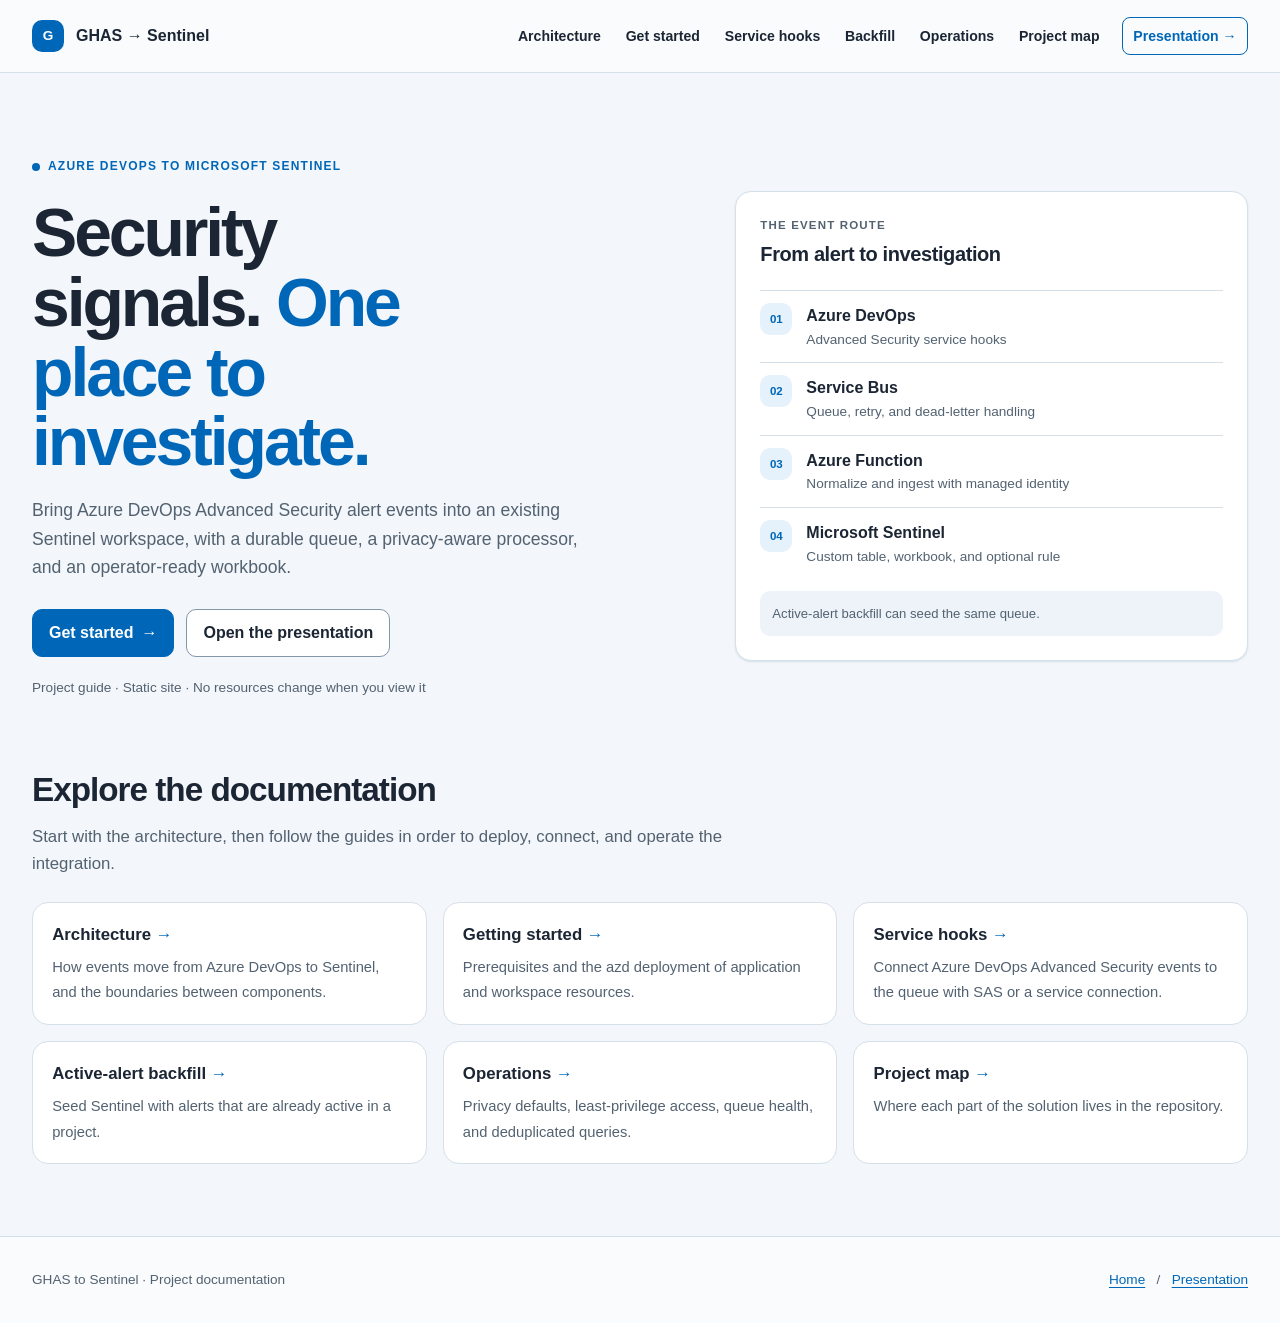
==== commit 37ad9cdb: "docs: add all documentation sections to top navigation Co-authored-by: Copilot App <223556219+Copilo" ====
--- a/docs/index.html
+++ b/docs/index.html
@@ -14,8 +14,12 @@
     <div class="wrap header-inner">
       <a class="brand" href="index.html"><span class="brand-mark" aria-hidden="true">G</span><span>GHAS <span aria-hidden="true">&rarr;</span> Sentinel</span></a>
       <nav class="site-nav" aria-label="Main navigation">
-        <a class="nav-section" href="architecture.html">Architecture</a>
-        <a class="nav-section" href="getting-started.html">Get started</a>
+        <a href="architecture.html">Architecture</a>
+        <a href="getting-started.html">Get started</a>
+        <a href="service-hooks.html">Service hooks</a>
+        <a href="backfill.html">Backfill</a>
+        <a href="operations.html">Operations</a>
+        <a href="reference.html">Project map</a>
         <a class="nav-cta" href="presentation.html">Presentation <span aria-hidden="true">&rarr;</span></a>
       </nav>
     </div>
--- a/docs/assets/site.css
+++ b/docs/assets/site.css
@@ -61,10 +61,11 @@
 .brand { display: inline-flex; align-items: center; gap: .75rem; color: var(--cp-text); font-weight: 700; text-decoration: none; white-space: nowrap; }
 .brand:hover { color: var(--cp-text); }
 .brand-mark { display: grid; place-items: center; width: 2rem; height: 2rem; border-radius: .625rem; background: var(--cp-accent); color: var(--cp-accent-fg); font-size: .85rem; }
-.site-nav { display: flex; align-items: center; gap: 1.5rem; }
-.site-nav a { color: var(--cp-text); font-size: .9rem; font-weight: 600; text-decoration: none; }
-.site-nav a:hover, .site-nav a[aria-current="page"] { color: var(--cp-accent); }
-.site-nav .nav-cta { color: var(--cp-accent); }
+.site-nav { display: flex; align-items: center; gap: .25rem; min-width: 0; }
+.site-nav a { padding: .45rem .65rem; border-radius: .5rem; color: var(--cp-text); font-size: .88rem; font-weight: 600; text-decoration: none; white-space: nowrap; }
+.site-nav a:hover { background: var(--cp-surface-soft); color: var(--cp-accent); }
+.site-nav a[aria-current="page"] { background: var(--cp-accent-soft); color: var(--cp-accent); }
+.site-nav .nav-cta { margin-left: .5rem; border: 1px solid var(--cp-accent); color: var(--cp-accent); }
 
 .hero { display: grid; grid-template-columns: minmax(0, 1.1fr) minmax(19rem, .9fr); gap: clamp(2.5rem, 6vw, 6rem); align-items: center; padding: 5rem 0 4rem; }
 .eyebrow { display: inline-flex; align-items: center; gap: .5rem; color: var(--cp-accent); font-size: .75rem; font-weight: 700; letter-spacing: .1em; text-transform: uppercase; }
@@ -153,6 +154,11 @@
 .footer-inner { display: flex; justify-content: space-between; gap: 1rem; color: var(--cp-text-soft); font-size: .85rem; }
 .footer-inner p { margin: 0; }
 
+@media (max-width: 1100px) {
+  .header-inner { flex-wrap: wrap; gap: 0; padding-top: .75rem; }
+  .site-nav { flex-basis: 100%; margin: .5rem -.65rem 0; padding-bottom: .5rem; overflow-x: auto; scrollbar-width: thin; }
+  .site-nav .nav-cta { margin-left: auto; }
+}
 @media (max-width: 900px) {
   .hero { grid-template-columns: 1fr; gap: 2rem; padding: 3.5rem 0 3rem; }
   .route-card { max-width: 36rem; }
@@ -163,7 +169,6 @@
 }
 @media (max-width: 600px) {
   .wrap { width: min(100% - 2rem, 76rem); }
-  .site-nav .nav-section { display: none; }
   .hero { padding: 2.75rem 0 2.5rem; }
   .cards, .cards.two, .doc-links, .pager { grid-template-columns: 1fr; }
   .pager .next { grid-column: auto; }
